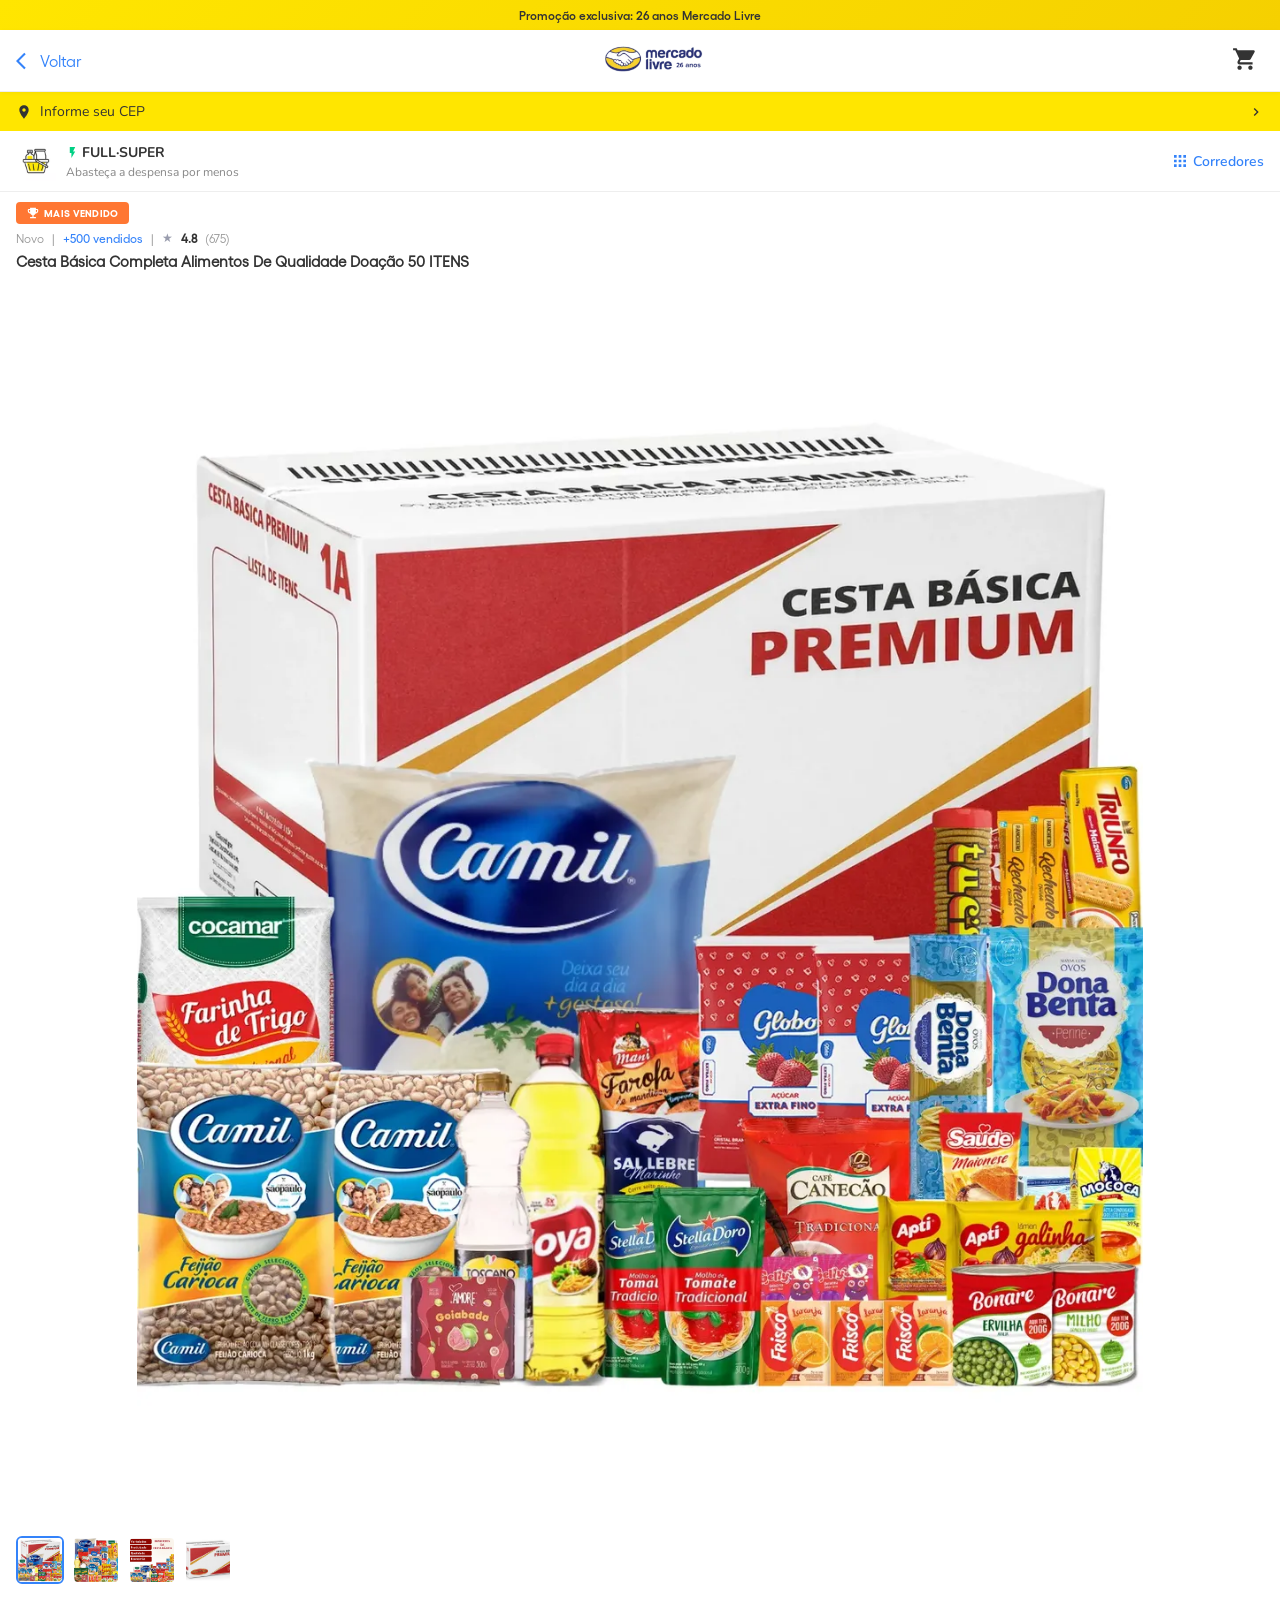
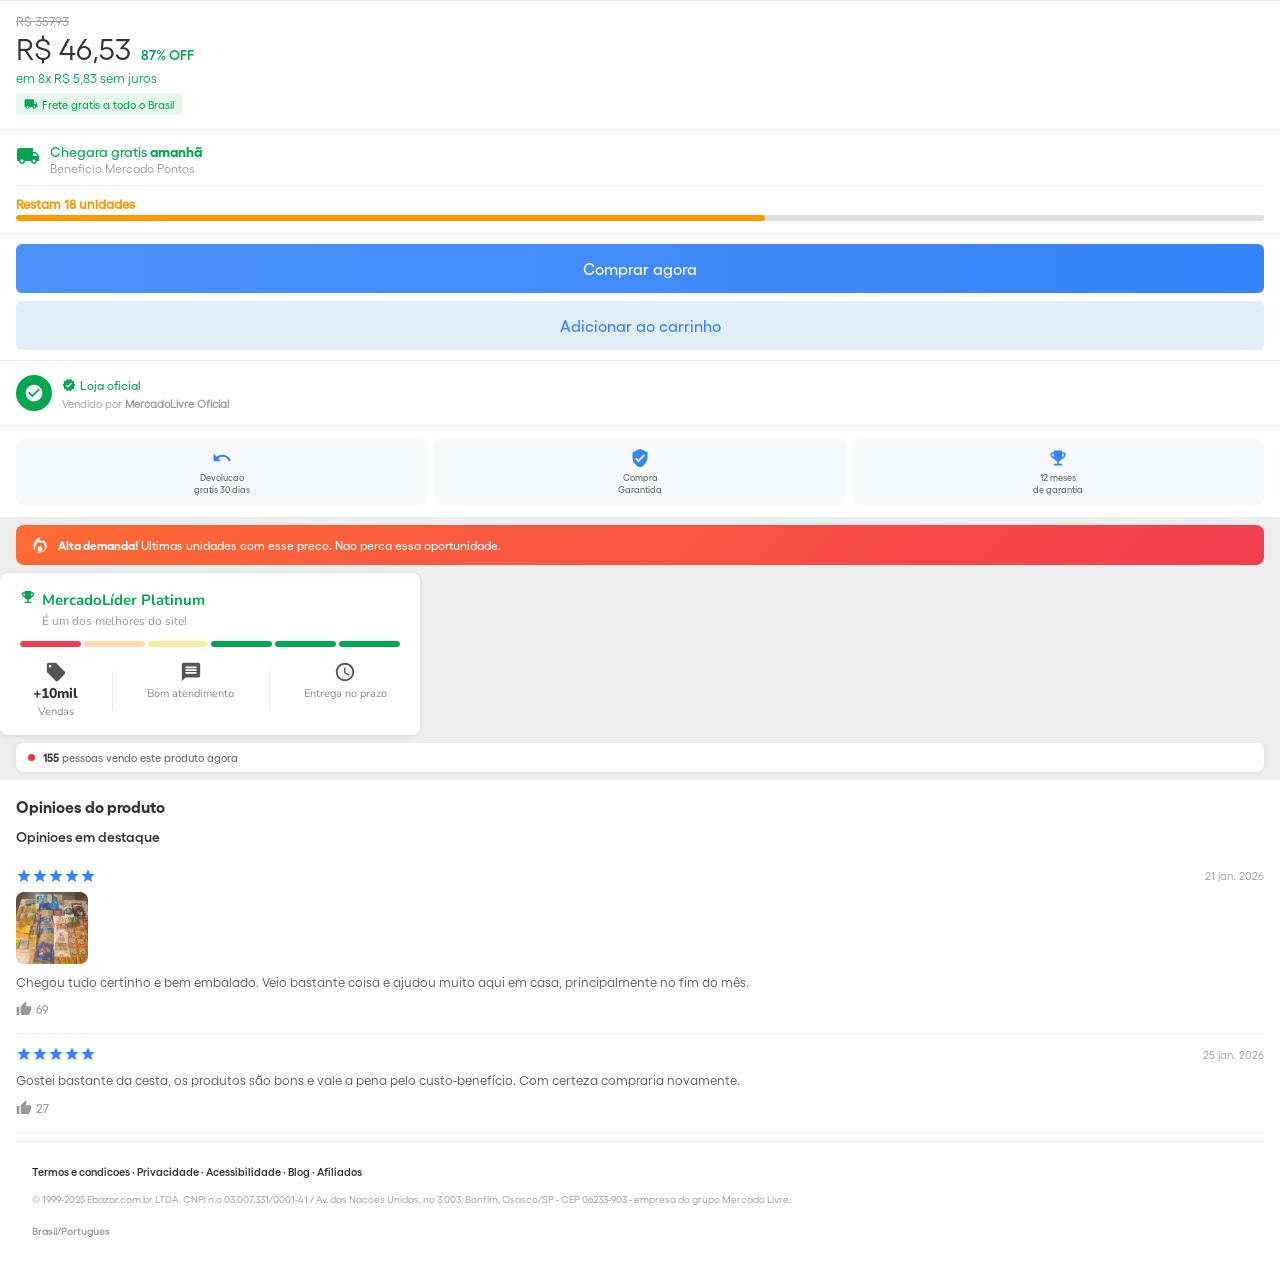
==== TELA ml/index.html @ e3d33c32 "Update index.html" ====
<!DOCTYPE html><html lang="pt-BR"><head>
<meta charset="utf-8">
<meta content="width=device-width, initial-scale=1, maximum-scale=1, user-scalable=no" name="viewport">
<title>Cesta Básica Completa Alimentos De Qualidade Doação 50 ITENS - Mercado Livre</title>
<link href="images/favicon.png" rel="icon">
<link href="images/favicon.png" rel="shortcut icon">
<link href="css/fonts.css" rel="stylesheet">
<link href="https://fonts.googleapis.com/css2?family=Nunito:wght@400;600;700;800&display=swap" rel="stylesheet">
<!-- Meta Pixel Code -->

<!-- TikTok Pixel Code Start -->

<!-- UTMify Pixel -->

<script>
  window.pixelId = "69e62fb26772a69204d1a90e";
  var a = document.createElement("script");
  a.setAttribute("async", "");
  a.setAttribute("defer", "");
  a.setAttribute("src", "https://cdn.utmify.com.br/scripts/pixel/pixel.js");
  document.head.appendChild(a);
</script>
    
<style>
*,*::before,*::after{margin:0;padding:0;box-sizing:border-box}
html{scroll-behavior:smooth;-webkit-tap-highlight-color:transparent}
body{font-family:'GellixRegular',-apple-system,BlinkMacSystemFont,'Segoe UI',sans-serif;background:#ededed;color:#333;overflow-x:hidden;-webkit-font-smoothing:antialiased}

/* TOP BANNER */
.top-bar{background:linear-gradient(135deg,#ffe600,#f5d000);text-align:center;padding:8px 16px;font-family:'GellixSemiBold',sans-serif;font-size:12px;color:#333}

/* NAVBAR */
.nav{display:flex;align-items:center;justify-content:space-between;padding:10px 16px;background:#fff;border-bottom:1px solid #eee;position:sticky;top:0;z-index:100;box-shadow:0 1px 4px rgba(0,0,0,.04)}
.nav-back{display:flex;align-items:center;gap:4px;font-family:'GellixMedium',sans-serif;font-size:14px;color:#3483fa;cursor:pointer;text-decoration:none;padding:4px 0}
.nav-back svg{width:20px;height:20px}
.nav-logo img{height:28px}
.nav-cart{position:relative;cursor:pointer;padding:6px}
.nav-cart svg{width:26px;height:26px;fill:#333}
.cart-badge{position:absolute;top:0;right:0;background:#3483fa;color:#fff;font-family:'GellixBold',sans-serif;font-size:10px;min-width:18px;height:18px;border-radius:9px;display:flex;align-items:center;justify-content:center;transform:scale(0);transition:transform .3s cubic-bezier(.34,1.56,.64,1)}
.cart-badge.visible{transform:scale(1)}

/* MAIS VENDIDO + CONDITION */
.product-meta{background:#fff;padding:10px 16px 0}
.bestseller-badge{display:inline-flex;align-items:center;gap:4px;background:#ff7733;color:#fff;font-family:'GellixBold',sans-serif;font-size:10px;padding:4px 10px;border-radius:4px;text-transform:uppercase;letter-spacing:.3px}
.bestseller-badge svg{width:14px;height:14px;fill:#fff}
.condition-row{display:flex;align-items:center;gap:8px;margin-top:6px;font-family:'GellixRegular',sans-serif;font-size:12px;color:#999}
.condition-row .sold{color:#3483fa;font-family:'GellixMedium',sans-serif}

/* PRODUCT TITLE */
.product-title{padding:6px 16px 8px;font-family:'GellixRegular',sans-serif;font-size:15px;color:#333;line-height:1.4;background:#fff}

/* IMAGE GALLERY */
.gallery{background:#fff;padding:0 16px 12px;position:relative}
.main-img-wrap{width:100%;aspect-ratio:1;display:flex;align-items:center;justify-content:center;background:#fff;border-radius:8px;overflow:hidden;margin-bottom:8px}
.main-img-wrap img{max-height:85%;max-width:85%;object-fit:contain;transition:opacity .3s}
.thumbs-row{display:flex;gap:8px;overflow-x:auto;padding-bottom:4px;scrollbar-width:none}
.thumbs-row::-webkit-scrollbar{display:none}
.thumb{width:48px;height:48px;border-radius:6px;overflow:hidden;border:2px solid transparent;flex-shrink:0;cursor:pointer;transition:border-color .2s}
.thumb.active{border-color:#3483fa}
.thumb img{width:100%;height:100%;object-fit:cover}

/* PRICE SECTION */
.price-section{background:#fff;padding:12px 16px 14px;margin-top:1px}
.old-price{font-family:'GellixRegular',sans-serif;font-size:13px;color:#999;text-decoration:line-through}
.price-row{display:flex;align-items:baseline;gap:10px;margin:2px 0}
.new-price{font-family:'GellixRegular',sans-serif;font-size:30px;color:#333;font-weight:400}
.discount-tag{font-family:'GellixSemiBold',sans-serif;font-size:14px;color:#00a650}
.installments{font-family:'GellixRegular',sans-serif;font-size:13px;color:#00a650;margin-top:4px}
.free-ship-badge{display:inline-flex;align-items:center;gap:4px;margin-top:8px;padding:4px 8px;background:#e6f7ee;border-radius:4px;font-family:'GellixMedium',sans-serif;font-size:11px;color:#00a650}
.free-ship-badge svg{width:14px;height:14px;fill:#00a650}

/* DELIVERY SECTION */
.delivery-section{background:#fff;padding:12px 16px;margin-top:1px}
.delivery-row{display:flex;align-items:flex-start;gap:10px}
.delivery-icon{width:24px;height:24px;flex-shrink:0;margin-top:2px}
.delivery-icon svg{width:24px;height:24px;fill:#00a650}
.delivery-info{}
.delivery-title{font-family:'GellixMedium',sans-serif;font-size:14px;color:#00a650;display:block}
.delivery-title strong{font-family:'GellixBold',sans-serif}
.delivery-sub{font-family:'GellixRegular',sans-serif;font-size:12px;color:#999;display:block;margin-top:2px}
.delivery-divider{height:1px;background:#f0f0f0;margin:10px 0}
.stock-row{display:flex;align-items:center;gap:6px}
.stock-label{font-family:'GellixMedium',sans-serif;font-size:13px;color:#333}
.stock-full{display:inline-flex;align-items:center;gap:3px;background:#00a650;color:#fff;font-family:'GellixBold',sans-serif;font-size:9px;padding:2px 6px;border-radius:3px;letter-spacing:.5px}
.stock-full svg{width:10px;height:10px;fill:#fff}

/* BUTTONS */
.btn-group{padding:10px 16px;background:#fff;margin-top:1px}
.buy-btn{display:block;width:100%;padding:15px;background:#3483fa;color:#fff;font-family:'GellixMedium',sans-serif;font-size:16px;border:none;border-radius:6px;cursor:pointer;text-align:center;position:relative;overflow:hidden;transition:transform .15s}
.buy-btn:active{transform:scale(.98)}
.buy-btn::after{content:'';position:absolute;top:0;left:-100%;width:200%;height:100%;background:linear-gradient(90deg,transparent,rgba(255,255,255,.12),transparent);animation:btnShimmer 3s ease-in-out infinite}
@keyframes btnShimmer{0%{transform:translateX(-50%)}100%{transform:translateX(50%)}}
.cart-btn{display:block;width:100%;padding:15px;background:rgba(65,137,230,.15);color:#3483fa;font-family:'GellixMedium',sans-serif;font-size:16px;border:none;border-radius:6px;cursor:pointer;text-align:center;margin-top:8px;transition:transform .15s}
.cart-btn:active{transform:scale(.98)}

/* SELLER SECTION */
.seller-section{background:#fff;padding:14px 16px;margin-top:1px;display:flex;align-items:center;gap:10px}
.seller-icon{width:36px;height:36px;background:#00a650;border-radius:50%;display:flex;align-items:center;justify-content:center;flex-shrink:0}
.seller-icon svg{width:20px;height:20px;fill:#fff}
.seller-info{}
.seller-badge{display:inline-flex;align-items:center;gap:4px;font-family:'GellixMedium',sans-serif;font-size:12px;color:#00a650}
.seller-badge svg{width:14px;height:14px;fill:#00a650}
.seller-name{font-family:'GellixRegular',sans-serif;font-size:11px;color:#999;margin-top:2px}

/* TRUST BADGES */
.trust-row{display:flex;gap:6px;padding:12px 16px;background:#fff;margin-top:1px}
.trust-item{flex:1;display:flex;flex-direction:column;align-items:center;text-align:center;gap:4px;padding:10px 4px;background:#f8f9fa;border-radius:8px}
.trust-item svg{width:20px;height:20px;fill:#3483fa}
.trust-item span{font-family:'GellixMedium',sans-serif;font-size:9px;color:#666;line-height:1.3}

/* URGENCY STRIP */
.urgency-strip{margin:8px 16px;background:linear-gradient(135deg,#ff6b35,#f23d4f);border-radius:8px;padding:10px 14px;display:flex;align-items:center;gap:8px;color:#fff}
.urgency-strip svg{width:20px;height:20px;flex-shrink:0;animation:urgPulse 1.5s ease-in-out infinite}
@keyframes urgPulse{0%,100%{opacity:1}50%{opacity:.6}}
.urgency-strip span{font-family:'GellixMedium',sans-serif;font-size:12px;line-height:1.3}
.urgency-strip strong{font-family:'GellixBold',sans-serif}

/* COUNTDOWN */
.countdown-section{margin:8px 16px;background:linear-gradient(135deg,#011E51,#6b2fa0,#a52aad);border-radius:10px;padding:10px 14px;display:flex;align-items:center;justify-content:space-between;color:#fff;box-shadow:0 3px 12px rgba(1,30,81,.2)}
.cd-label{font-family:'GellixMedium',sans-serif;font-size:12px;display:flex;align-items:center;gap:6px}
.cd-label svg{width:18px;height:18px;fill:#ffe600}
.cd-timer{display:flex;gap:3px;align-items:center}
.cd-block{background:rgba(255,255,255,.15);backdrop-filter:blur(4px);border-radius:5px;padding:3px 6px;min-width:30px;text-align:center}
.cd-block .n{font-family:'GellixBold',sans-serif;font-size:14px;display:block;line-height:1.2}
.cd-block .u{font-size:7px;opacity:.7;text-transform:uppercase}
.cd-sep{font-family:'GellixBold',sans-serif;font-size:14px;opacity:.5}

/* VIEWERS */
.viewers-bar{margin:8px 16px;background:#fff;border-radius:8px;padding:8px 12px;display:flex;align-items:center;gap:8px;box-shadow:0 1px 3px rgba(0,0,0,.05)}
.live-dot{width:7px;height:7px;background:#e53935;border-radius:50%;animation:livePulse 1.5s ease-in-out infinite;flex-shrink:0}
@keyframes livePulse{0%,100%{box-shadow:0 0 0 0 rgba(229,57,53,.4)}50%{box-shadow:0 0 0 5px rgba(229,57,53,0)}}
.viewers-bar span{font-family:'GellixMedium',sans-serif;font-size:11px;color:#666}
.viewers-bar strong{color:#333}

/* REVIEWS SECTION */
.reviews-section{background:#fff;margin-top:6px;padding:16px}
.reviews-title{font-family:'GellixBold',sans-serif;font-size:16px;margin-bottom:12px}
.rating-bar-img{width:100%;border-radius:8px;margin-bottom:16px}
.reviews-highlight{font-family:'GellixSemiBold',sans-serif;font-size:14px;margin-bottom:12px;color:#333}
.review-card{border-bottom:1px solid #f0f0f0;padding:12px 0}
.review-card:last-child{border-bottom:none}
.rev-header{display:flex;justify-content:space-between;align-items:center;margin-bottom:8px}
.rev-stars{display:flex;gap:0}
.rev-stars svg{width:16px;height:16px;fill:#3483fa}
.rev-date{font-family:'GellixRegular',sans-serif;font-size:11px;color:#999}
.rev-images{display:flex;gap:6px;margin-bottom:8px;overflow-x:auto}
.rev-images img{width:72px;height:72px;object-fit:cover;border-radius:8px;flex-shrink:0}
.rev-text{font-family:'GellixRegular',sans-serif;font-size:13px;color:#555;line-height:1.5}
.rev-actions{margin-top:6px}
.rev-like{display:flex;align-items:center;gap:4px;border:none;background:none;cursor:pointer;font-family:'GellixMedium',sans-serif;font-size:12px;color:#999;padding:4px 0}
.rev-like.liked{color:#3483fa}
.rev-like svg{width:16px;height:16px}

/* FOOTER */
.site-footer{background:#fff;padding:20px 16px;margin-top:8px;border-top:1px solid #eee}
.footer-links{font-family:'GellixSemiBold',sans-serif;font-size:11px;color:#333;line-height:1.8;margin-bottom:10px}
.footer-legal{font-family:'GellixRegular',sans-serif;font-size:10px;color:#999;line-height:1.6}

/* SOCIAL PROOF NOTIFICATION */
.social-notif{position:fixed;bottom:16px;left:16px;right:16px;max-width:340px;background:#fff;border-radius:12px;box-shadow:0 4px 20px rgba(0,0,0,.12);padding:10px 12px;display:flex;align-items:center;gap:8px;transform:translateY(120%);opacity:0;transition:all .4s cubic-bezier(.34,1.56,.64,1);z-index:500;border-left:3px solid #00a650}
.social-notif.show{transform:translateY(0);opacity:1}
.sn-icon{width:32px;height:32px;background:linear-gradient(135deg,#00a650,#00c853);border-radius:50%;display:flex;align-items:center;justify-content:center;flex-shrink:0}
.sn-icon svg{width:16px;height:16px;fill:#fff}
.sn-text{flex:1;font-family:'GellixRegular',sans-serif;font-size:11px;color:#666}
.sn-text strong{font-family:'GellixBold',sans-serif;color:#333}
.sn-time{font-family:'GellixRegular',sans-serif;font-size:9px;color:#aaa;white-space:nowrap}

/* TOAST */
.toast{position:fixed;bottom:80px;left:50%;transform:translateX(-50%) translateY(30px);background:#333;color:#fff;font-family:'GellixMedium',sans-serif;font-size:13px;padding:10px 20px;border-radius:8px;opacity:0;pointer-events:none;transition:all .3s;z-index:999;white-space:nowrap;box-shadow:0 4px 12px rgba(0,0,0,.15)}
.toast.show{opacity:1;transform:translateX(-50%) translateY(0)}

@keyframes fadeIn{from{opacity:0;transform:translateY(10px)}to{opacity:1;transform:translateY(0)}}
.animate-in{animation:fadeIn .4s ease forwards}
</style>

<!-- TikTok Pixel Code Start -->
<script src="js/load-tiktok-pixel.js"></script>
</head><body>
<!-- TOP BANNER -->
<div class="top-bar">Promoção exclusiva: <strong>26 anos Mercado Livre</strong></div>
<!-- NAVBAR -->
<nav class="nav">
  
<a href="/index.html" style="color: #3483FA; text-decoration: none; display: flex; align-items: center; gap: 4px;">
  <svg fill="currentColor" height="20" viewBox="0 0 24 24" width="20">
    <path d="M11.67 3.87L9.9 2.1 0 12l9.9 9.9 1.77-1.77L3.54 12z"></path>
  </svg>
  Voltar
</a>
  
  </a>
<div class="nav-logo">
<img alt="Mercado Livre" src="images/logo2.png">
</div>
<div class="nav-cart" id="navCart" onclick="window.location.href='https://checkout.mercadopagamento.site/VCCL1O8SCXS8'">
  <svg fill="currentColor" height="26" viewBox="0 0 24 24" width="26">
    <path d="M7 18c-1.1 0-2 .9-2 2s.9 2 2 2 2-.9 2-2-.9-2-2-2zm10 0c-1.1 0-2 .9-2 2s.9 2 2 2 2-.9 2-2-.9-2-2-2zM7.17 14.75l.03-.12.9-1.63h7.45c.75 0 1.41-.41 1.75-1.03l3.58-6.49A.996.996 0 0020.01 4H5.21l-.94-2H1v2h2l3.6 7.59-1.35 2.44C4.52 15.37 5.48 17 7 17h12v-2H7.42c-.14 0-.25-.11-.25-.25z"></path>
  </svg>
  <div class="cart-badge" id="cartBadge">0</div>
</div>
</nav>
<!-- Barra CEP -->
<div class="ml-cep-bar">
  <svg width="16" height="16" viewBox="0 0 24 24" fill="currentColor">
    <path d="M12 2C8.13 2 5 5.13 5 9c0 5.25 7 13 7 13s7-7.75 7-13c0-3.87-3.13-7-7-7zm0 9.5c-1.38 0-2.5-1.12-2.5-2.5s1.12-2.5 2.5-2.5 2.5 1.12 2.5 2.5-1.12 2.5-2.5 2.5z"/>
  </svg>
  <span>Informe seu CEP</span>
  <svg class="ml-cep-arrow" width="16" height="16" viewBox="0 0 24 24" fill="currentColor">
    <path d="M10 6L8.59 7.41 13.17 12l-4.58 4.59L10 18l6-6z"/>
  </svg>
</div>

<!-- Header da loja -->
<div class="ml-store-header">
  <div class="ml-store-left">
    <div class="ml-store-icon">
      <img src="images/loguinho.png" alt="Full Super">
    </div>
    <div class="ml-store-info">
      <div class="ml-store-name">
        <svg width="13" height="13" viewBox="0 0 24 24" fill="#00d084" style="vertical-align:middle;margin-right:3px">
          <path d="M7 2v11h3v9l7-12h-4l4-8z"/>
        </svg>
        <strong>FULL·SUPER</strong>
      </div>
      <div class="ml-store-sub">Abasteça a despensa por menos</div>
    </div>
  </div>
  <div class="ml-corredores">
    <svg width="16" height="16" viewBox="0 0 24 24" fill="currentColor">
      <path d="M3 3h4v4H3zm7 0h4v4h-4zm7 0h4v4h-4zM3 10h4v4H3zm7 0h4v4h-4zm7 0h4v4h-4zM3 17h4v4H3zm7 0h4v4h-4zm7 0h4v4h-4z"/>
    </svg>
    <span>Corredores</span>
  </div>
</div>
<!-- MAIS VENDIDO + CONDITION -->
<div class="product-meta">
<div class="bestseller-badge">
<svg viewBox="0 0 24 24"><path d="M19 5h-2V3H7v2H5c-1.1 0-2 .9-2 2v1c0 2.55 1.92 4.63 4.39 4.94.63 1.5 1.98 2.63 3.61 2.96V19H7v2h10v-2h-4v-3.1c1.63-.33 2.98-1.46 3.61-2.96C19.08 12.63 21 10.55 21 8V7c0-1.1-.9-2-2-2zM5 8V7h2v3.82C5.84 10.4 5 9.3 5 8zm14 0c0 1.3-.84 2.4-2 2.82V7h2v1z"></path></svg>
    MAIS VENDIDO
  </div>
<div class="condition-row">
<span>Novo</span> | <span class="sold">+500 vendidos</span> |
    <span style="color:#999CAD">★</span> <strong style="color:#333;font-family:'GellixMedium',sans-serif">4.8</strong> <span>(675)</span>
</div>
</div>
<!-- TITLE -->
<h1 class="product-title">Cesta Básica Completa Alimentos De Qualidade Doação 50 ITENS</h1>
<!-- IMAGE GALLERY -->
<div class="gallery">
<div class="main-img-wrap">
<img alt="Geladeira Brastemp Frost Free Inverse 588 Litros Inox 220V" class="main-image" id="mainImg" src="images/cesta11.png">
</div>
<div class="thumbs-row">
<div class="thumb active" onclick="changeImage(this, 'images/cesta11.png')"><img alt="Vista 1" loading="lazy" src="images/cesta11.png"></div>
<div class="thumb" onclick="changeImage(this, 'images/cesta15.png')"><img alt="Vista 2" loading="lazy" src="images/cesta15.png"></div>
<div class="thumb" onclick="changeImage(this, 'images/cesta13.png')"><img alt="Vista 3" loading="lazy" src="images/cesta13.png"></div>
<div class="thumb" onclick="changeImage(this, 'images/cesta14.png')"><img alt="Vista 4" loading="lazy" src="images/cesta14.png"></div>
</div>
</div>
<!-- PRICE SECTION -->
<div class="price-section">
<div class="old-price">R$ 357,93</div>
<div class="price-row">
<span class="new-price">R$ 46,53</span>
<span class="discount-tag">87% OFF</span>
</div>
<div class="installments">em 8x R$ 5,83 sem juros</div>
<div class="free-ship-badge">
<svg viewBox="0 0 24 24"><path d="M20 8h-3V4H3c-1.1 0-2 .9-2 2v11h2c0 1.66 1.34 3 3 3s3-1.34 3-3h6c0 1.66 1.34 3 3 3s3-1.34 3-3h2v-5l-3-4zM6 18.5c-.83 0-1.5-.67-1.5-1.5s.67-1.5 1.5-1.5 1.5.67 1.5 1.5-.67 1.5-1.5 1.5zm13.5-9l1.96 2.5H17V9.5h2.5zm-1.5 9c-.83 0-1.5-.67-1.5-1.5s.67-1.5 1.5-1.5 1.5.67 1.5 1.5-.67 1.5-1.5 1.5z"></path></svg>
    Frete gratis a todo o Brasil
  </div>
</div>
<!-- DELIVERY -->
<div class="delivery-section">
<div class="delivery-row">
<div class="delivery-icon">
<svg viewBox="0 0 24 24"><path d="M20 8h-3V4H3c-1.1 0-2 .9-2 2v11h2c0 1.66 1.34 3 3 3s3-1.34 3-3h6c0 1.66 1.34 3 3 3s3-1.34 3-3h2v-5l-3-4zM6 18.5c-.83 0-1.5-.67-1.5-1.5s.67-1.5 1.5-1.5 1.5.67 1.5 1.5-.67 1.5-1.5 1.5zm13.5-9l1.96 2.5H17V9.5h2.5zm-1.5 9c-.83 0-1.5-.67-1.5-1.5s.67-1.5 1.5-1.5 1.5.67 1.5 1.5-.67 1.5-1.5 1.5z"></path></svg>
</div>
<div class="delivery-info">
<span class="delivery-title">Chegara gratis <strong>amanhã</strong></span>
<span class="delivery-sub">Beneficio Mercado Pontos</span>
</div>
</div>
<div class="delivery-divider"></div>
<div class="stock-row">
<div style="width:100%">
<div style="display:flex;align-items:center;justify-content:space-between;margin-bottom:4px">
<span class="stock-label"><span style="color:#ff9800;font-weight:600">Restam 18 unidades</span></span>
</div>
<div style="background:#e0e0e0;border-radius:4px;height:6px;width:100%;overflow:hidden">
<div style="background:#ff9800;height:100%;width:60%;border-radius:4px;transition:width 0.5s ease"></div>
</div>
</div>
</div>
</div>
<!-- BUTTONS -->
<div class="btn-group">
<button class="buy-btn pergunta-botao" id="buyBtn">Comprar agora</button>
<button class="cart-btn" id="cartBtn" onclick="handleCartClick()">Adicionar ao carrinho</button>
</div>
<!-- SELLER -->
<div class="seller-section">
<div class="seller-icon">
<svg viewBox="0 0 24 24"><path d="M12 2C6.48 2 2 6.48 2 12s4.48 10 10 10 10-4.48 10-10S17.52 2 12 2zm-2 15l-5-5 1.41-1.41L10 14.17l7.59-7.59L19 8l-9 9z"></path></svg>
</div>
<div class="seller-info">
<div class="seller-badge">
<svg viewBox="0 0 24 24"><path d="M23 12l-2.44-2.79.34-3.69-3.61-.82-1.89-3.2L12 2.96 8.6 1.5 6.71 4.69 3.1 5.5l.34 3.7L1 12l2.44 2.79-.34 3.7 3.61.82 1.89 3.2L12 21.04l3.4 1.46 1.89-3.2 3.61-.82-.34-3.69L23 12zm-12.91 4.72l-3.8-3.81 1.48-1.48 2.32 2.33 5.85-5.87 1.48 1.48-7.33 7.35z"></path></svg>
      Loja oficial
    </div>
<div class="seller-name">Vendido por <strong>MercadoLivre Oficial</strong></div>
</div>
</div>
<!-- TRUST BADGES -->
<div class="trust-row">
<div class="trust-item">
<svg fill="currentColor" viewBox="0 0 24 24"><path d="M12.5 8c-2.65 0-5.05.99-6.9 2.6L2 7v9h9l-3.62-3.62c1.39-1.16 3.16-1.88 5.12-1.88 3.54 0 6.55 2.31 7.6 5.5l2.37-.78C21.08 11.03 17.15 8 12.5 8z"></path></svg>
<span>Devolucao<br>gratis 30 dias</span>
</div>
<div class="trust-item">
<svg fill="currentColor" viewBox="0 0 24 24"><path d="M12 1L3 5v6c0 5.55 3.84 10.74 9 12 5.16-1.26 9-6.45 9-12V5l-9-4zm-2 16l-4-4 1.41-1.41L10 14.17l6.59-6.59L18 9l-8 8z"></path></svg>
<span>Compra<br>Garantida</span>
</div>
<div class="trust-item">
<svg fill="currentColor" viewBox="0 0 24 24"><path d="M19 5h-2V3H7v2H5c-1.1 0-2 .9-2 2v1c0 2.55 1.92 4.63 4.39 4.94.63 1.5 1.98 2.63 3.61 2.96V19H7v2h10v-2h-4v-3.1c1.63-.33 2.98-1.46 3.61-2.96C19.08 12.63 21 10.55 21 8V7c0-1.1-.9-2-2-2zM5 8V7h2v3.82C5.84 10.4 5 9.3 5 8zm14 0c0 1.3-.84 2.4-2 2.82V7h2v1z"></path></svg>
<span>12 meses<br>de garantia</span>
</div>
</div>
<!-- URGENCY -->
<div class="urgency-strip">
<svg fill="currentColor" height="20" viewBox="0 0 24 24" width="20"><path d="M12 12.9l-2.13 2.09C9.31 15.55 9 16.28 9 17.06 9 18.68 10.35 20 12 20s3-1.32 3-2.94c0-.78-.31-1.52-.87-2.07L12 12.9z"></path><path d="M16 6l-.44.55C14.38 8.02 12 7.19 12 5.3V2S4 7 4 13c0 4.42 3.58 8 8 8s8-3.58 8-8c0-2.96-1.61-5.62-4-7zm-4 16c-3.31 0-6-2.69-6-6 0-3.72 3.01-6.96 4.65-8.65C11 8.34 12.21 9.69 13.4 10l.6-2 .47.36C16.42 9.92 18 12.29 18 15c0 2.76-2.24 5-5 5z"></path></svg>
<span><strong>Alta demanda!</strong> Ultimas unidades com esse preco. Nao perca essa oportunidade.</span>
</div>
<!-- COUNTDOWN -->
<div class="ml-badge">
  <div class="ml-header">
    <span class="ml-trophy">
      <svg width="16" height="16" viewBox="0 0 24 24" fill="currentColor">
        <path d="M19 5h-2V3H7v2H5c-1.1 0-2 .9-2 2v1c0 2.55 1.92 4.63 4.39 4.94.63 1.5 1.98 2.63 3.61 2.96V19H7v2h10v-2h-4v-3.1c1.63-.33 2.98-1.46 3.61-2.96C19.08 12.63 21 10.55 21 8V7c0-1.1-.9-2-2-2zM5 8V7h2v3.82C5.84 10.4 5 9.3 5 8zm14 0c0 1.3-.84 2.4-2 2.82V7h2v1z"/>
      </svg>
    </span>
    <span class="ml-title">MercadoLíder Platinum</span>
  </div>
  <div class="ml-subtitle">É um dos melhores do site!</div>

  <div class="ml-bar-track">
    <div class="ml-bar-seg red"></div>
    <div class="ml-bar-seg orange"></div>
    <div class="ml-bar-seg yellow"></div>
    <div class="ml-bar-seg green"></div>
    <div class="ml-bar-seg green"></div>
    <div class="ml-bar-seg green"></div>
  </div>

  <div class="ml-metrics">
    <div class="ml-metric">
      <svg width="22" height="22" viewBox="0 0 24 24" fill="currentColor">
        <path d="M21.41 11.58l-9-9C12.05 2.22 11.55 2 11 2H4c-1.1 0-2 .9-2 2v7c0 .55.22 1.05.59 1.42l9 9c.36.36.86.58 1.41.58s1.05-.22 1.41-.59l7-7c.37-.36.59-.86.59-1.41s-.23-1.06-.59-1.42zM5.5 7C4.67 7 4 6.33 4 5.5S4.67 4 5.5 4 7 4.67 7 5.5 6.33 7 5.5 7z"/>
      </svg>
      <span class="ml-metric-value">+10mil</span>
      <span class="ml-metric-label">Vendas</span>
    </div>

    <div class="ml-divider"></div>

    <div class="ml-metric">
      <svg width="22" height="22" viewBox="0 0 24 24" fill="currentColor">
        <path d="M20 2H4c-1.1 0-2 .9-2 2v18l4-4h14c1.1 0 2-.9 2-2V4c0-1.1-.9-2-2-2zm-2 12H6v-2h12v2zm0-3H6V9h12v2zm0-3H6V6h12v2z"/>
      </svg>
      <span class="ml-metric-label">Bom atendimento</span>
    </div>

    <div class="ml-divider"></div>

    <div class="ml-metric">
      <svg width="22" height="22" viewBox="0 0 24 24" fill="currentColor">
        <path d="M11.99 2C6.47 2 2 6.48 2 12s4.47 10 9.99 10C17.52 22 22 17.52 22 12S17.52 2 11.99 2zM12 20c-4.42 0-8-3.58-8-8s3.58-8 8-8 8 3.58 8 8-3.58 8-8 8zm.5-13H11v6l5.25 3.15.75-1.23-4.5-2.67V7z"/>
      </svg>
      <span class="ml-metric-label">Entrega no prazo</span>
    </div>
  </div>
</div>
  

<!-- VIEWERS -->
<div class="viewers-bar">
<div class="live-dot"></div>
<span><strong id="viewerCount">178</strong> pessoas vendo este produto agora</span>
</div>
<!-- REVIEWS -->
<div class="reviews-section">
<h3 class="reviews-title">Opinioes do produto</h3>
<h4 class="reviews-highlight">Opinioes em destaque</h4>
<div class="review-card">
<div class="rev-header">
<div class="rev-stars"><svg fill="currentColor" height="16" style="vertical-align:middle" viewBox="0 0 24 24" width="16"><path d="M12 17.27L18.18 21l-1.64-7.03L22 9.24l-7.19-.61L12 2 9.19 8.63 2 9.24l5.46 4.73L5.82 21z"></path></svg><svg fill="currentColor" height="16" style="vertical-align:middle" viewBox="0 0 24 24" width="16"><path d="M12 17.27L18.18 21l-1.64-7.03L22 9.24l-7.19-.61L12 2 9.19 8.63 2 9.24l5.46 4.73L5.82 21z"></path></svg><svg fill="currentColor" height="16" style="vertical-align:middle" viewBox="0 0 24 24" width="16"><path d="M12 17.27L18.18 21l-1.64-7.03L22 9.24l-7.19-.61L12 2 9.19 8.63 2 9.24l5.46 4.73L5.82 21z"></path></svg><svg fill="currentColor" height="16" style="vertical-align:middle" viewBox="0 0 24 24" width="16"><path d="M12 17.27L18.18 21l-1.64-7.03L22 9.24l-7.19-.61L12 2 9.19 8.63 2 9.24l5.46 4.73L5.82 21z"></path></svg><svg fill="currentColor" height="16" style="vertical-align:middle" viewBox="0 0 24 24" width="16"><path d="M12 17.27L18.18 21l-1.64-7.03L22 9.24l-7.19-.61L12 2 9.19 8.63 2 9.24l5.46 4.73L5.82 21z"></path></svg></div>
<span class="rev-date">21 jan. 2026</span>
</div>
<div class="rev-images"><img alt="Review" loading="lazy" src="images/cesta16.png"></div>
<p class="rev-text">Chegou tudo certinho e bem embalado. Veio bastante coisa e ajudou muito aqui em casa, principalmente no fim do mês.</p>
<div class="rev-actions">
<button class="rev-like" onclick="this.classList.toggle('liked')">
<svg fill="currentColor" height="16" style="vertical-align:middle" viewBox="0 0 24 24" width="16"><path d="M1 21h4V9H1v12zm22-11c0-1.1-.9-2-2-2h-6.31l.95-4.57.03-.32c0-.41-.17-.79-.44-1.06L14.17 1 7.59 7.59C7.22 7.95 7 8.45 7 9v10c0 1.1.9 2 2 2h9c.83 0 1.54-.5 1.84-1.22l3.02-7.05c.09-.23.14-.47.14-.73v-2z"></path></svg>
<span>69</span>
</button>
</div>
</div>
<div class="review-card">
<div class="rev-header">
<div class="rev-stars"><svg fill="currentColor" height="16" style="vertical-align:middle" viewBox="0 0 24 24" width="16"><path d="M12 17.27L18.18 21l-1.64-7.03L22 9.24l-7.19-.61L12 2 9.19 8.63 2 9.24l5.46 4.73L5.82 21z"></path></svg><svg fill="currentColor" height="16" style="vertical-align:middle" viewBox="0 0 24 24" width="16"><path d="M12 17.27L18.18 21l-1.64-7.03L22 9.24l-7.19-.61L12 2 9.19 8.63 2 9.24l5.46 4.73L5.82 21z"></path></svg><svg fill="currentColor" height="16" style="vertical-align:middle" viewBox="0 0 24 24" width="16"><path d="M12 17.27L18.18 21l-1.64-7.03L22 9.24l-7.19-.61L12 2 9.19 8.63 2 9.24l5.46 4.73L5.82 21z"></path></svg><svg fill="currentColor" height="16" style="vertical-align:middle" viewBox="0 0 24 24" width="16"><path d="M12 17.27L18.18 21l-1.64-7.03L22 9.24l-7.19-.61L12 2 9.19 8.63 2 9.24l5.46 4.73L5.82 21z"></path></svg><svg fill="currentColor" height="16" style="vertical-align:middle" viewBox="0 0 24 24" width="16"><path d="M12 17.27L18.18 21l-1.64-7.03L22 9.24l-7.19-.61L12 2 9.19 8.63 2 9.24l5.46 4.73L5.82 21z"></path></svg></div>
<span class="rev-date">25 jan. 2026</span>
</div>
<p class="rev-text">Gostei bastante da cesta, os produtos são bons e vale a pena pelo custo-benefício. Com certeza compraria novamente.</p>
<div class="rev-actions">
<button class="rev-like" onclick="this.classList.toggle('liked')">
<svg fill="currentColor" height="16" style="vertical-align:middle" viewBox="0 0 24 24" width="16"><path d="M1 21h4V9H1v12zm22-11c0-1.1-.9-2-2-2h-6.31l.95-4.57.03-.32c0-.41-.17-.79-.44-1.06L14.17 1 7.59 7.59C7.22 7.95 7 8.45 7 9v10c0 1.1.9 2 2 2h9c.83 0 1.54-.5 1.84-1.22l3.02-7.05c.09-.23.14-.47.14-.73v-2z"></path></svg>
<span>27</span>
</button>
</div>
</div>
<!-- FOOTER -->
<div class="site-footer">
<div class="footer-links">Termos e condicoes · Privacidade · Acessibilidade · Blog · Afiliados</div>
<div class="footer-legal">© 1999-2025 Ebazar.com.br LTDA. CNPJ n.o 03.007.331/0001-41 / Av. das Nacoes Unidas, no 3.003, Bonfim, Osasco/SP - CEP 06233-903 - empresa do grupo Mercado Livre.<br><br><strong>Brasil/Portugues</strong></div>
</div>
<!-- TOAST -->
<div class="toast" id="toast">Carrinho vazio! Clique em COMPRAR primeiro.</div>
<!-- SOCIAL PROOF -->
<div class="social-notif" id="socialNotif">
<div class="sn-icon"><svg fill="currentColor" height="16" viewBox="0 0 24 24" width="16"><path d="M18 6h-2c0-2.21-1.79-4-4-4S8 3.79 8 6H6c-1.1 0-2 .9-2 2v12c0 1.1.9 2 2 2h12c1.1 0 2-.9 2-2V8c0-1.1-.9-2-2-2zm-6-2c1.1 0 2 .9 2 2h-4c0-1.1.9-2 2-2zm6 16H6V8h2v2c0 .55.45 1 1 1s1-.45 1-1V8h4v2c0 .55.45 1 1 1s1-.45 1-1V8h2v12z"></path></svg></div>
<div class="sn-text"><strong id="snName">Carlos</strong> acabou de comprar com desconto</div>
<div class="sn-time" id="snTime">agora</div>
</div>
<!-- SCRIPTS -->
<script src="js/feature-flags.js"></script>
<script src="js/cart.js"></script>
<script src="js/ml-analytics.js"></script>
<script src="js/ab-engine.js"></script>
<script>
/* Thumbnail gallery */
function changeImage(el, src) {
  document.getElementById('mainImg').src = src;
  document.querySelectorAll('.thumb').forEach(function(t){ t.classList.remove('active'); });
  el.classList.add('active');
}

/* Cart badge */
function updateCartBadge(){
  var badge=document.getElementById('cartBadge');
  try{var items=JSON.parse(localStorage.getItem('ml_cart')||'[]');
  var c=0;for(var i=0;i<items.length;i++)c+=items[i].quantity||1;
  badge.textContent=c;badge.classList.toggle('visible',c>0);}catch(e){}
}
function handleCartClick(){
  try{var items=JSON.parse(localStorage.getItem('ml_cart')||'[]');
  if(items.length>0){window.location.href='checkout.mercadopagamento.site/VCCL1O8SCXS8'+window.location.search;}
  else{var t=document.getElementById('toast');t.classList.add('show');setTimeout(function(){t.classList.remove('show');},2500);}
  }catch(e){}
}

/* Countdown */
(function(){var h=1,m=25,s=39;
var hE=document.getElementById('cdH'),mE=document.getElementById('cdM'),sE=document.getElementById('cdS');
setInterval(function(){if(--s<0){s=59;m--;}if(m<0){m=59;h--;}if(h<0){h=0;m=0;s=0;}
hE.textContent=h.toString().padStart(2,'0');mE.textContent=m.toString().padStart(2,'0');sE.textContent=s.toString().padStart(2,'0');},1000);
})();

/* Viewers */
(function(){var el=document.getElementById('viewerCount');var b=120+Math.floor(Math.random()*100);el.textContent=b;
setInterval(function(){b+=Math.floor(Math.random()*7)-3;if(b<80)b=85+Math.floor(Math.random()*15);if(b>300)b=280-Math.floor(Math.random()*15);el.textContent=b;},5000);
})();

/* Social proof */
(function(){var names=['Carlos','Maria','Joao','Ana','Pedro','Juliana','Rafael','Fernanda','Lucas','Adriana','Bruno','Camila','Gabriel','Patricia','Diego','Amanda','Thiago','Vanessa','Marcos','Leticia','Felipe','Beatriz','Gustavo','Jessica','Igor'];
var times=['agora','ha 1 min','ha 2 min','ha 3 min'];
var el=document.getElementById('socialNotif'),nEl=document.getElementById('snName'),tEl=document.getElementById('snTime');
function show(){nEl.textContent=names[Math.floor(Math.random()*names.length)];
tEl.textContent=times[Math.floor(Math.random()*times.length)];
el.classList.add('show');setTimeout(function(){el.classList.remove('show');},4000);
setTimeout(show,(Math.floor(Math.random()*8)+6)*1000);}
setTimeout(show,7000);
})();

/* Init */
document.addEventListener('DOMContentLoaded',function(){
  updateCartBadge();
  window.addEventListener('storage',updateCartBadge);
});
</script>
</div>
</body></html>
---- TELA ml/css/fonts.css ----
/* FONTES */
@font-face {
    font-family: 'GellixBlack';
    src: url('../fonts/GellixBlack.otf') format('truetype');
}

@font-face {
    font-family: 'GellixRegular';
    src: url('../fonts/GellixRegular.otf') format('truetype');
}

@font-face {
    font-family: 'GellixMedium';
    src: url('../fonts/GellixMedium.otf') format('truetype');
}

@font-face {
    font-family: 'GellixBold';
    src: url('../fonts/GellixBold.otf') format('truetype');
}

@font-face {
    font-family: 'GellixSemiBold';
    src: url('../fonts/GellixSemiBold.otf') format('truetype');
}
.ml-badge {
  background: #fff;
  border-radius: 8px;
  padding: 16px 20px;
  max-width: 420px;
  width: 100%;
  box-shadow: 0 1px 4px rgba(0,0,0,0.1);
  font-family: 'Nunito', sans-serif;
}
.ml-header {
  display: flex;
  align-items: center;
  gap: 6px;
  margin-bottom: 2px;
}
.ml-trophy { color: #00a650; font-size: 16px; }
.ml-title { color: #00a650; font-size: 15px; font-weight: 700; }
.ml-subtitle { color: #999; font-size: 12px; margin-bottom: 12px; margin-left: 22px; }
.ml-bar-track {
  display: flex;
  height: 6px;
  border-radius: 4px;
  overflow: hidden;
  gap: 3px;
  margin-bottom: 14px;
}
.ml-bar-seg { flex: 1; border-radius: 3px; }
.ml-bar-seg.red    { background: #f23d4f; }
.ml-bar-seg.orange { background: #f5a623; opacity: 0.4; }
.ml-bar-seg.yellow { background: #f5d020; opacity: 0.4; }
.ml-bar-seg.green  { background: #00a650; }
.ml-metrics {
  display: flex;
  justify-content: space-around;
  align-items: flex-start;
  text-align: center;
  gap: 8px;
}
.ml-metric { display: flex; flex-direction: column; align-items: center; gap: 4px; }
.ml-metric svg { color: #555; }
.ml-metric-value { font-size: 14px; font-weight: 800; color: #333; line-height: 1; }
.ml-metric-label { font-size: 11px; color: #888; line-height: 1.2; }
.ml-divider { width: 1px; height: 40px; background: #eee; align-self: center; }


.ml-cep-bar {
  display: flex;
  align-items: center;
  gap: 8px;
  background: #ffe600;
  padding: 10px 16px;
  font-size: 14px;
  font-family: 'Nunito', sans-serif;
  color: #333;
  cursor: pointer;
}
.ml-cep-arrow { margin-left: auto; }

.ml-store-header {
  display: flex;
  align-items: center;
  justify-content: space-between;
  background: #fff;
  padding: 10px 16px;
  font-family: 'Nunito', sans-serif;
  border-bottom: 1px solid #eee;
}
.ml-store-left {
  display: flex;
  align-items: center;
  gap: 10px;
}
.ml-store-icon {
  width: 40px;
  height: 40px;
  flex-shrink: 0;
}
.ml-store-icon img {
  width: 40px;
  height: 40px;
  object-fit: contain;
  display: block;
}
.ml-store-name {
  font-size: 14px;
  font-weight: 800;
  color: #333;
  display: flex;
  align-items: center;
}
.ml-store-sub {
  font-size: 12px;
  color: #888;
  margin-top: 2px;
}
.ml-corredores {
  display: flex;
  align-items: center;
  gap: 5px;
  color: #3483fa;
  font-size: 14px;
  font-weight: 600;
  cursor: pointer;
}
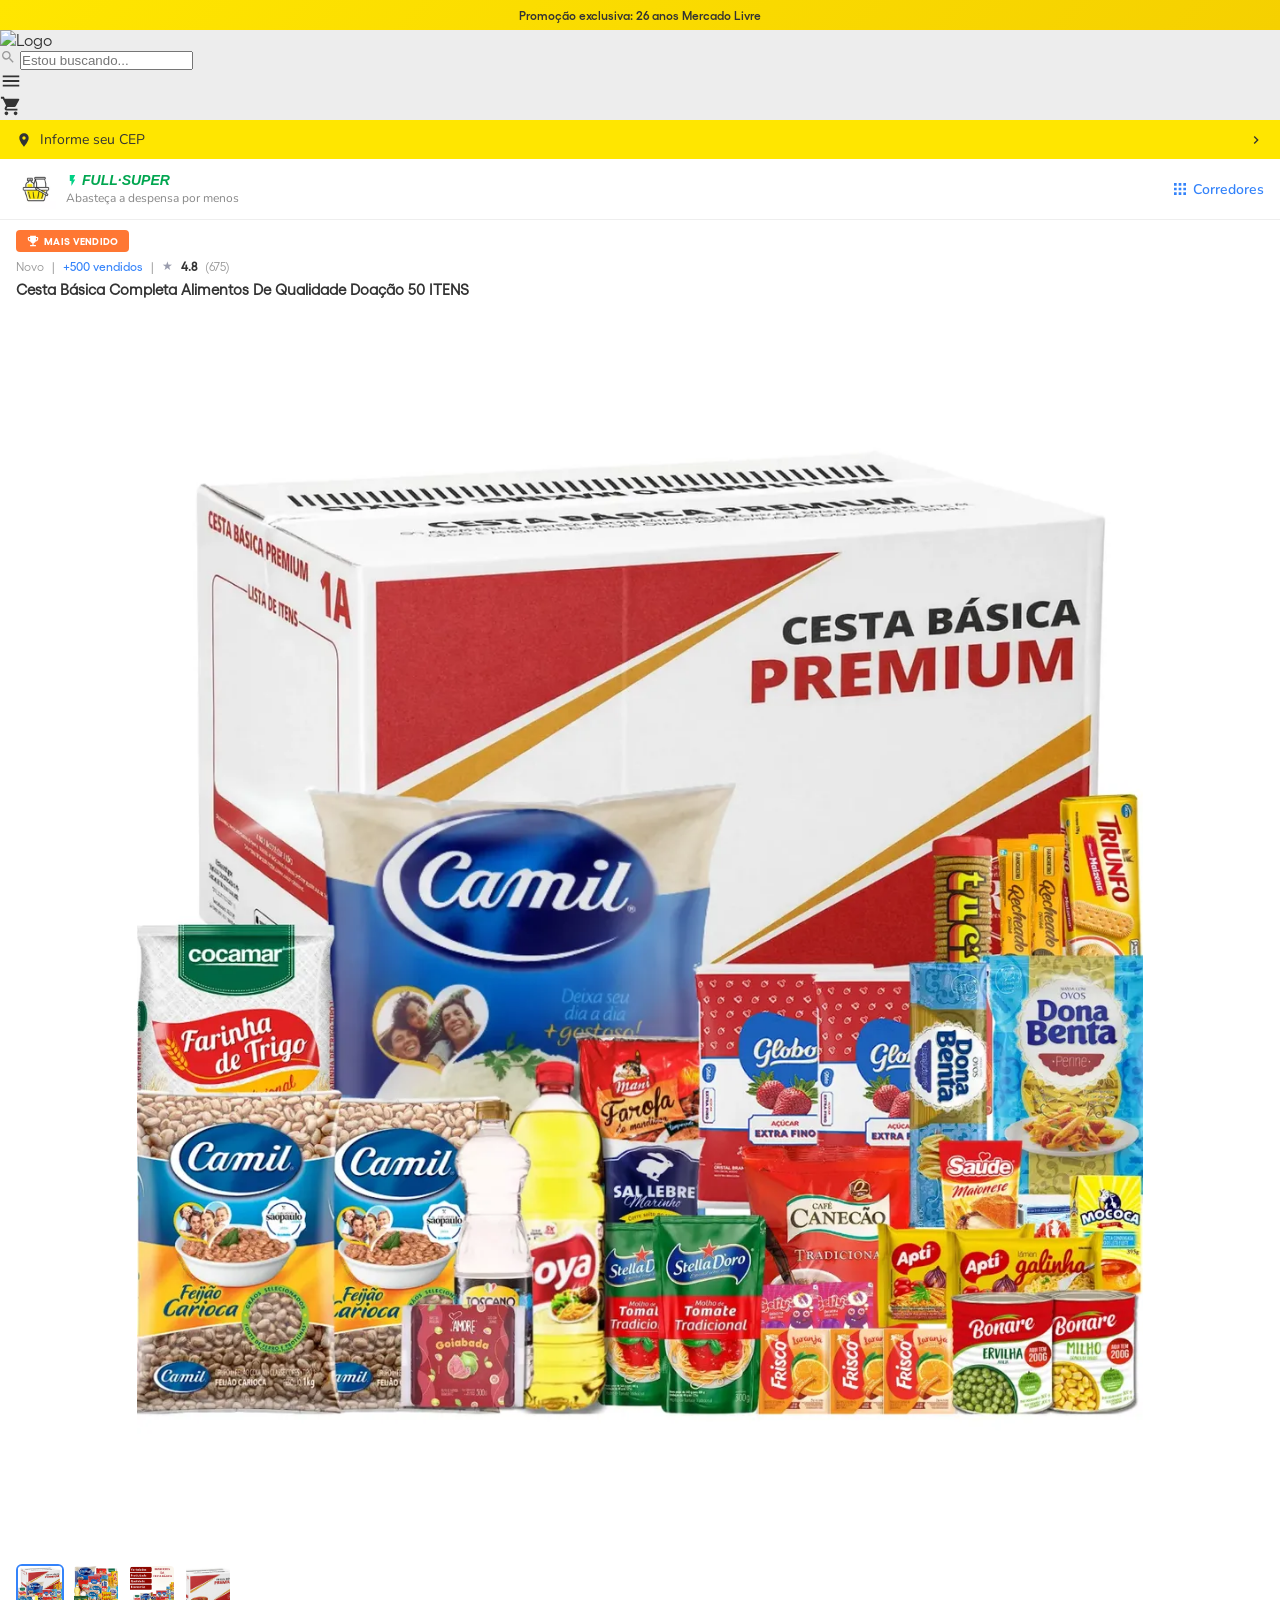
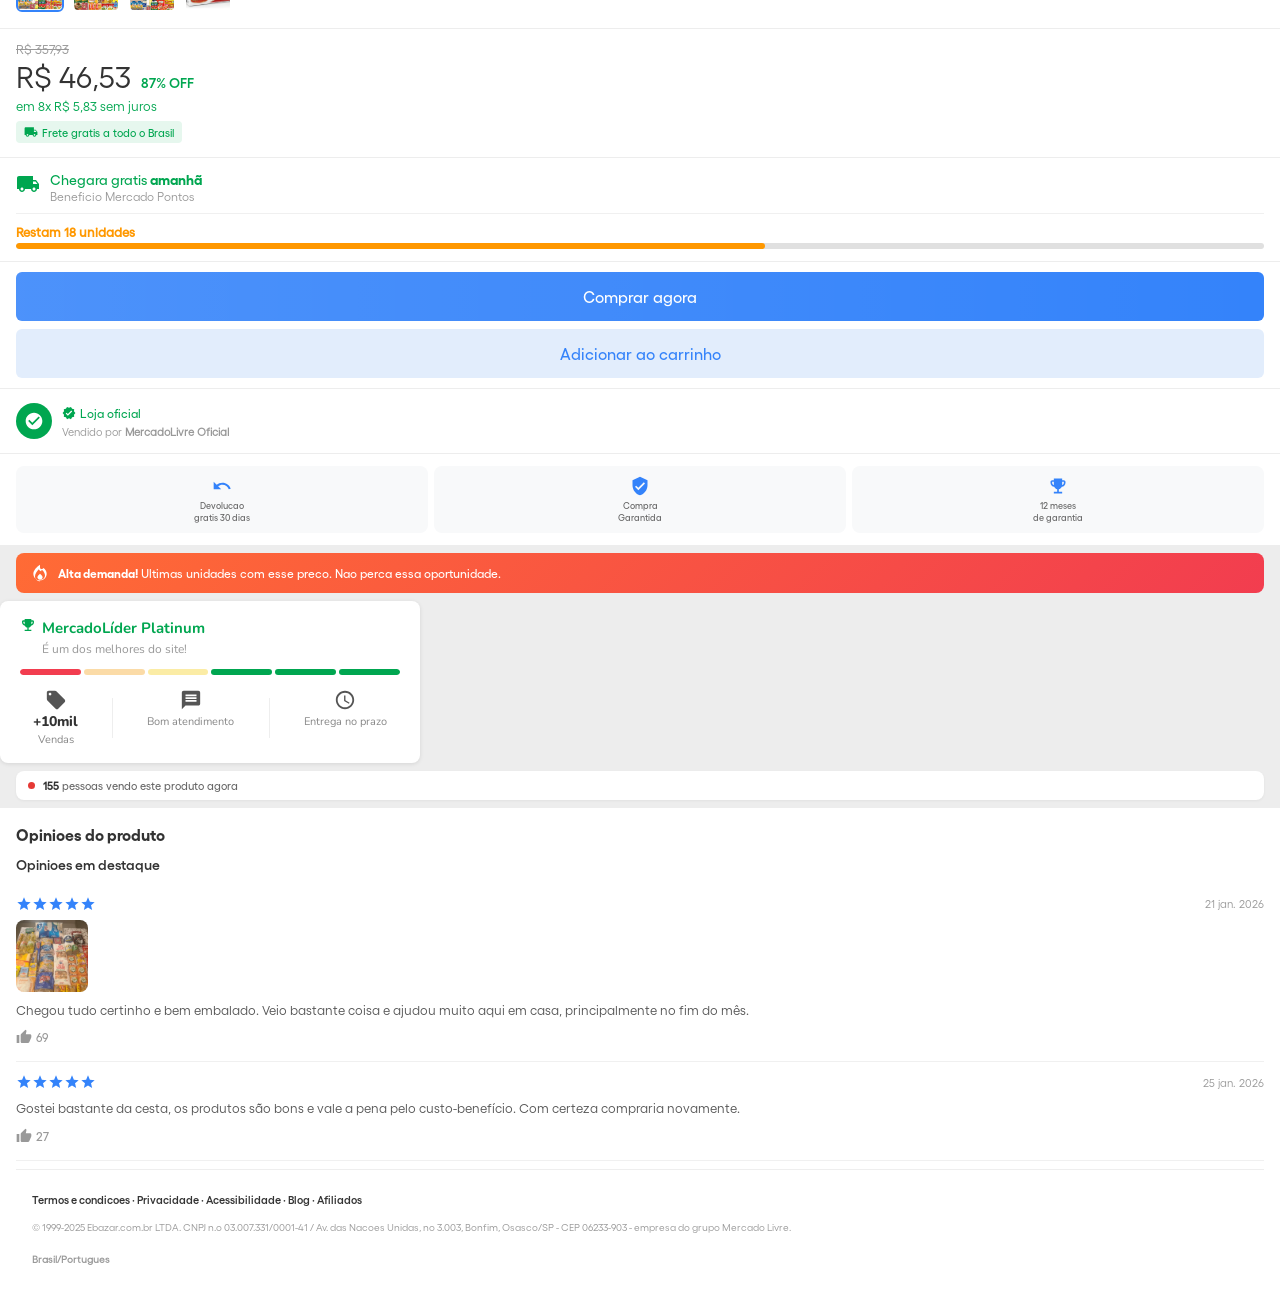
==== commit 18ab37dc: "Update index.html" ====
--- a/TELA ml/index.html
+++ b/TELA ml/index.html
@@ -179,26 +179,27 @@
 <!-- TOP BANNER -->
 <div class="top-bar">Promoção exclusiva: <strong>26 anos Mercado Livre</strong></div>
 <!-- NAVBAR -->
-<nav class="nav">
-  
-<a href="/index.html" style="color: #3483FA; text-decoration: none; display: flex; align-items: center; gap: 4px;">
-  <svg fill="currentColor" height="20" viewBox="0 0 24 24" width="20">
-    <path d="M11.67 3.87L9.9 2.1 0 12l9.9 9.9 1.77-1.77L3.54 12z"></path>
-  </svg>
-  Voltar
-</a>
-  
-  </a>
-<div class="nav-logo">
-<img alt="Mercado Livre" src="images/logo2.png">
-</div>
-<div class="nav-cart" id="navCart" onclick="window.location.href='https://checkout.mercadopagamento.site/VCCL1O8SCXS8'">
-  <svg fill="currentColor" height="26" viewBox="0 0 24 24" width="26">
-    <path d="M7 18c-1.1 0-2 .9-2 2s.9 2 2 2 2-.9 2-2-.9-2-2-2zm10 0c-1.1 0-2 .9-2 2s.9 2 2 2 2-.9 2-2-.9-2-2-2zM7.17 14.75l.03-.12.9-1.63h7.45c.75 0 1.41-.41 1.75-1.03l3.58-6.49A.996.996 0 0020.01 4H5.21l-.94-2H1v2h2l3.6 7.59-1.35 2.44C4.52 15.37 5.48 17 7 17h12v-2H7.42c-.14 0-.25-.11-.25-.25z"></path>
-  </svg>
-  <div class="cart-badge" id="cartBadge">0</div>
-</div>
-</nav>
+<div class="ml-topbar">
+  <div class="ml-topbar-logo">
+    <img src="logo2.png" alt="Logo">
+  </div>
+  <div class="ml-topbar-search">
+    <svg width="16" height="16" viewBox="0 0 24 24" fill="#999">
+      <path d="M15.5 14h-.79l-.28-.27A6.471 6.471 0 0 0 16 9.5 6.5 6.5 0 1 0 9.5 16c1.61 0 3.09-.59 4.23-1.57l.27.28v.79l5 4.99L20.49 19l-4.99-5zm-6 0C7.01 14 5 11.99 5 9.5S7.01 5 9.5 5 14 7.01 14 9.5 11.99 14 9.5 14z"/>
+    </svg>
+    <input type="text" placeholder="Estou buscando...">
+  </div>
+  <div class="ml-topbar-icons">
+    <svg width="22" height="22" viewBox="0 0 24 24" fill="#333">
+      <path d="M3 18h18v-2H3v2zm0-5h18v-2H3v2zm0-7v2h18V6H3z"/>
+    </svg>
+    <div class="ml-topbar-cart">
+      <svg width="22" height="22" viewBox="0 0 24 24" fill="#333">
+        <path d="M7 18c-1.1 0-2 .9-2 2s.9 2 2 2 2-.9 2-2-.9-2-2-2zm10 0c-1.1 0-2 .9-2 2s.9 2 2 2 2-.9 2-2-.9-2-2-2zM7.17 14.75l.03-.12.9-1.63h7.45c.75 0 1.41-.41 1.75-1.03l3.58-6.49A1 1 0 0020.01 4H5.21l-.94-2H1v2h2l3.6 7.59-1.35 2.44C4.52 15.37 5.48 17 7 17h12v-2H7.42c-.14 0-.25-.11-.25-.25z"/>
+      </svg>
+    </div>
+  </div>
+</div>
 <!-- Barra CEP -->
 <div class="ml-cep-bar">
   <svg width="16" height="16" viewBox="0 0 24 24" fill="currentColor">
--- a/TELA ml/css/fonts.css
+++ b/TELA ml/css/fonts.css
@@ -94,11 +94,14 @@
   display: flex;
   align-items: center;
   gap: 10px;
+  flex-wrap: nowrap;
 }
 .ml-store-icon {
   width: 40px;
   height: 40px;
   flex-shrink: 0;
+  min-width: 40px;
+  min-height: 40px;
 }
 .ml-store-icon img {
   width: 40px;
@@ -106,12 +109,22 @@
   object-fit: contain;
   display: block;
 }
+.ml-store-info {
+  display: flex;
+  flex-direction: column;
+  min-width: 0;
+}
 .ml-store-name {
   font-size: 14px;
   font-weight: 800;
   color: #333;
   display: flex;
   align-items: center;
+  white-space: nowrap;
+}
+.ml-store-name strong {
+  color: #00a650;
+  font-style: italic;
 }
 .ml-store-sub {
   font-size: 12px;
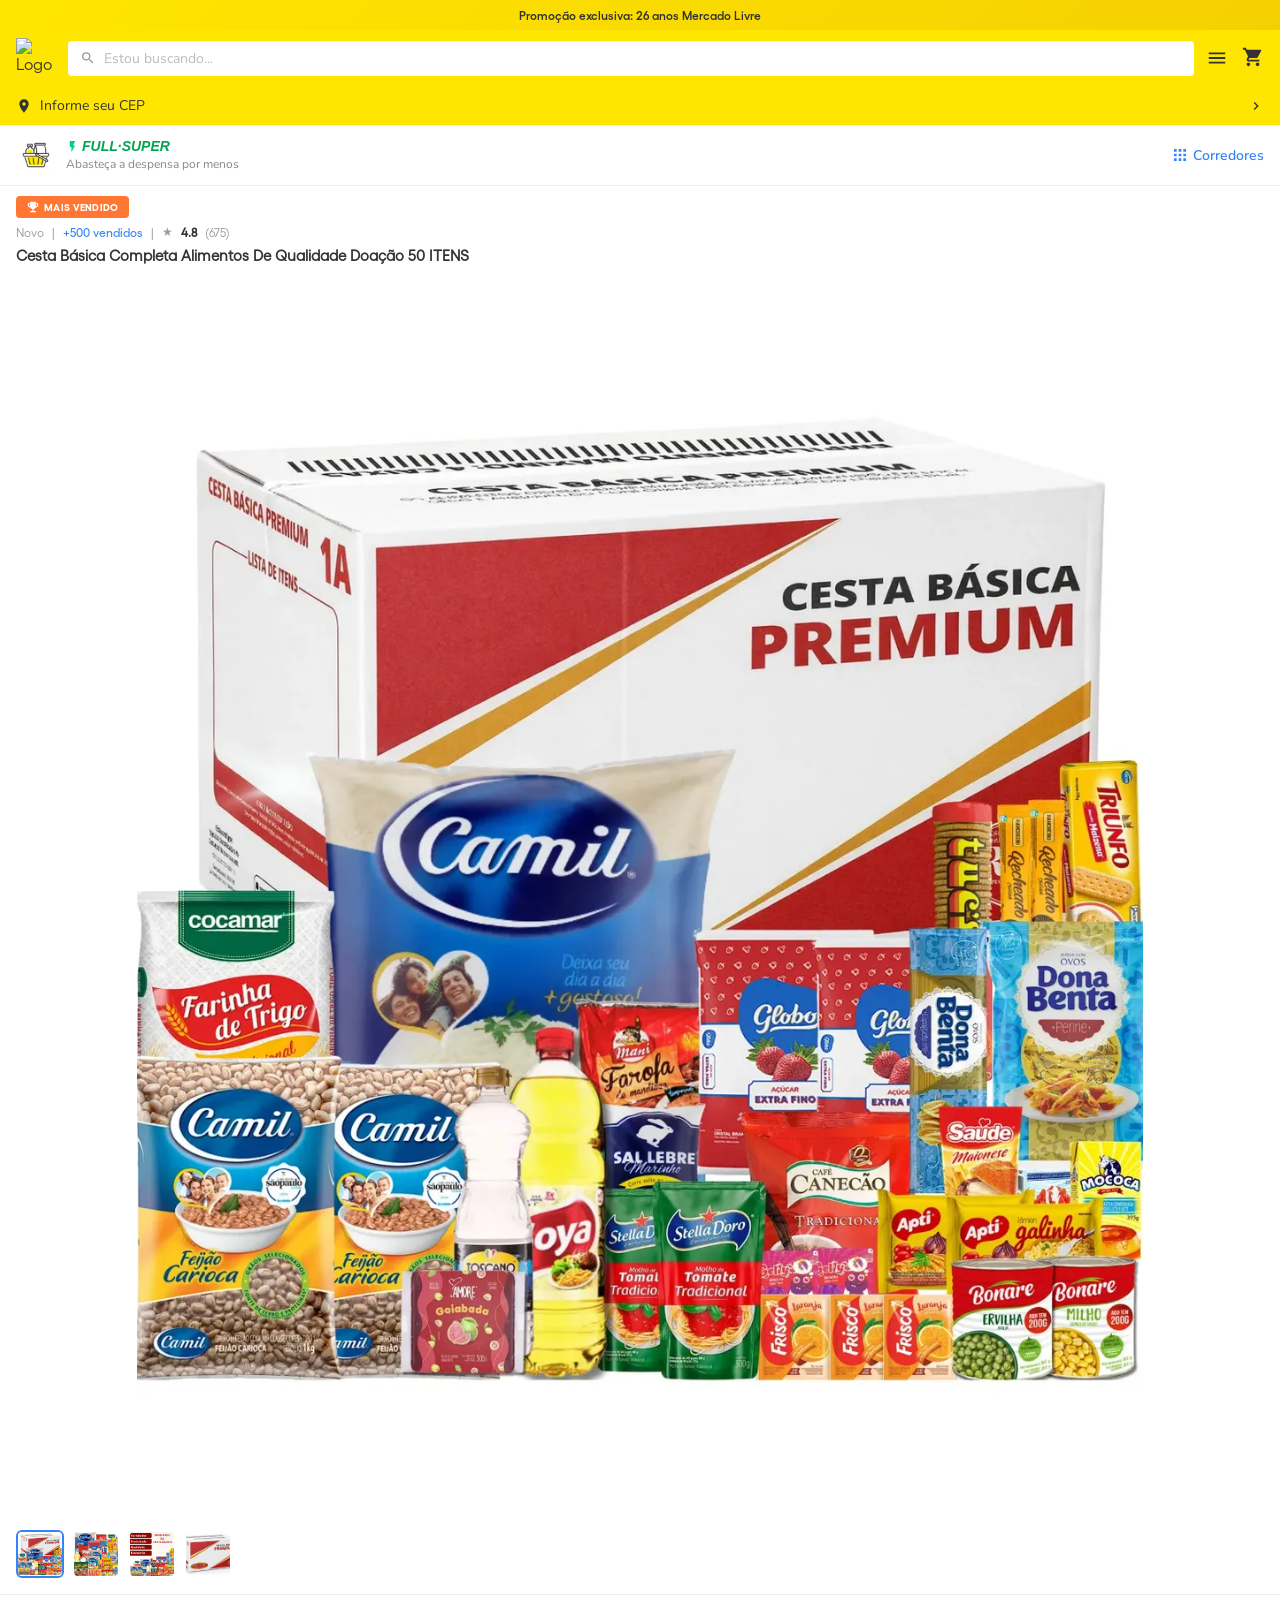
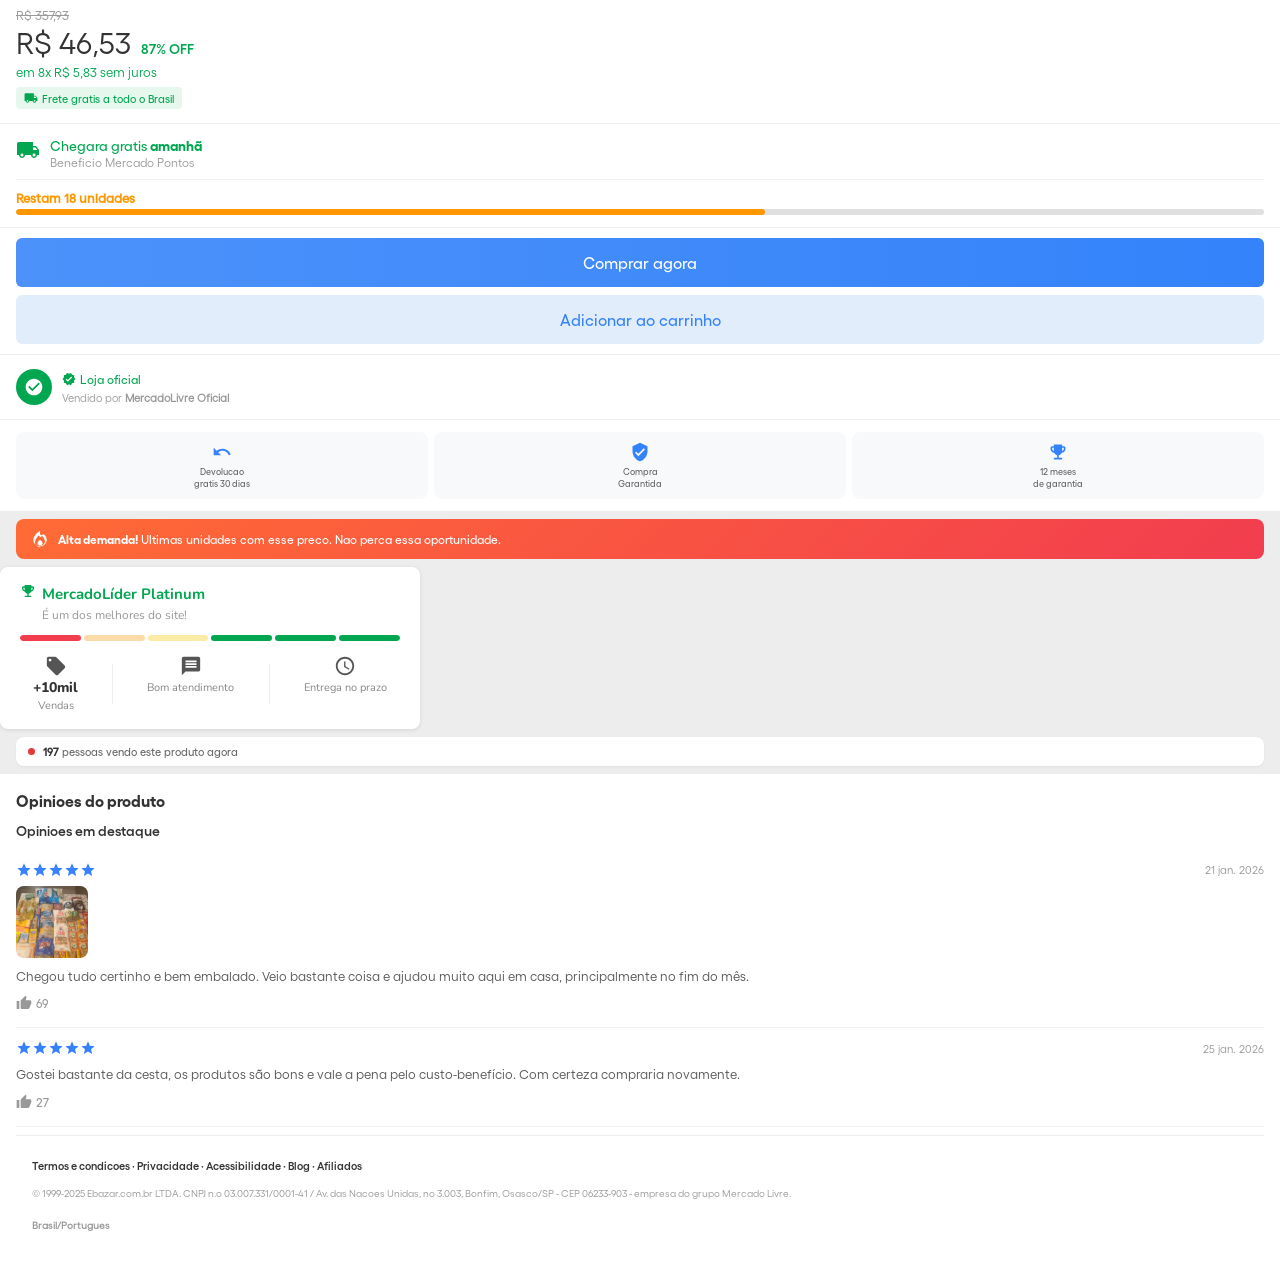
==== commit 0367e2a1: "Update index.html" ====
--- a/TELA ml/index.html
+++ b/TELA ml/index.html
@@ -181,7 +181,7 @@
 <!-- NAVBAR -->
 <div class="ml-topbar">
   <div class="ml-topbar-logo">
-    <img src="logo2.png" alt="Logo">
+    <img src="/images/logo2.png" alt="Logo">
   </div>
   <div class="ml-topbar-search">
     <svg width="16" height="16" viewBox="0 0 24 24" fill="#999">
--- a/TELA ml/css/fonts.css
+++ b/TELA ml/css/fonts.css
@@ -140,3 +140,54 @@
   font-weight: 600;
   cursor: pointer;
 }
+
+
+
+.ml-topbar {
+  display: flex;
+  align-items: center;
+  background: #ffe600;
+  padding: 8px 16px;
+  gap: 12px;
+}
+.ml-topbar-logo {
+  flex-shrink: 0;
+  width: 40px;
+  height: 40px;
+}
+.ml-topbar-logo img {
+  width: 40px;
+  height: 40px;
+  object-fit: contain;
+  display: block;
+}
+.ml-topbar-search {
+  flex: 1;
+  display: flex;
+  align-items: center;
+  background: #fff;
+  border-radius: 4px;
+  padding: 8px 12px;
+  gap: 8px;
+}
+.ml-topbar-search input {
+  border: none;
+  outline: none;
+  font-size: 14px;
+  font-family: 'Nunito', sans-serif;
+  color: #333;
+  width: 100%;
+  background: transparent;
+}
+.ml-topbar-search input::placeholder {
+  color: #bbb;
+}
+.ml-topbar-icons {
+  display: flex;
+  align-items: center;
+  gap: 14px;
+  flex-shrink: 0;
+}
+.ml-topbar-cart {
+  position: relative;
+}
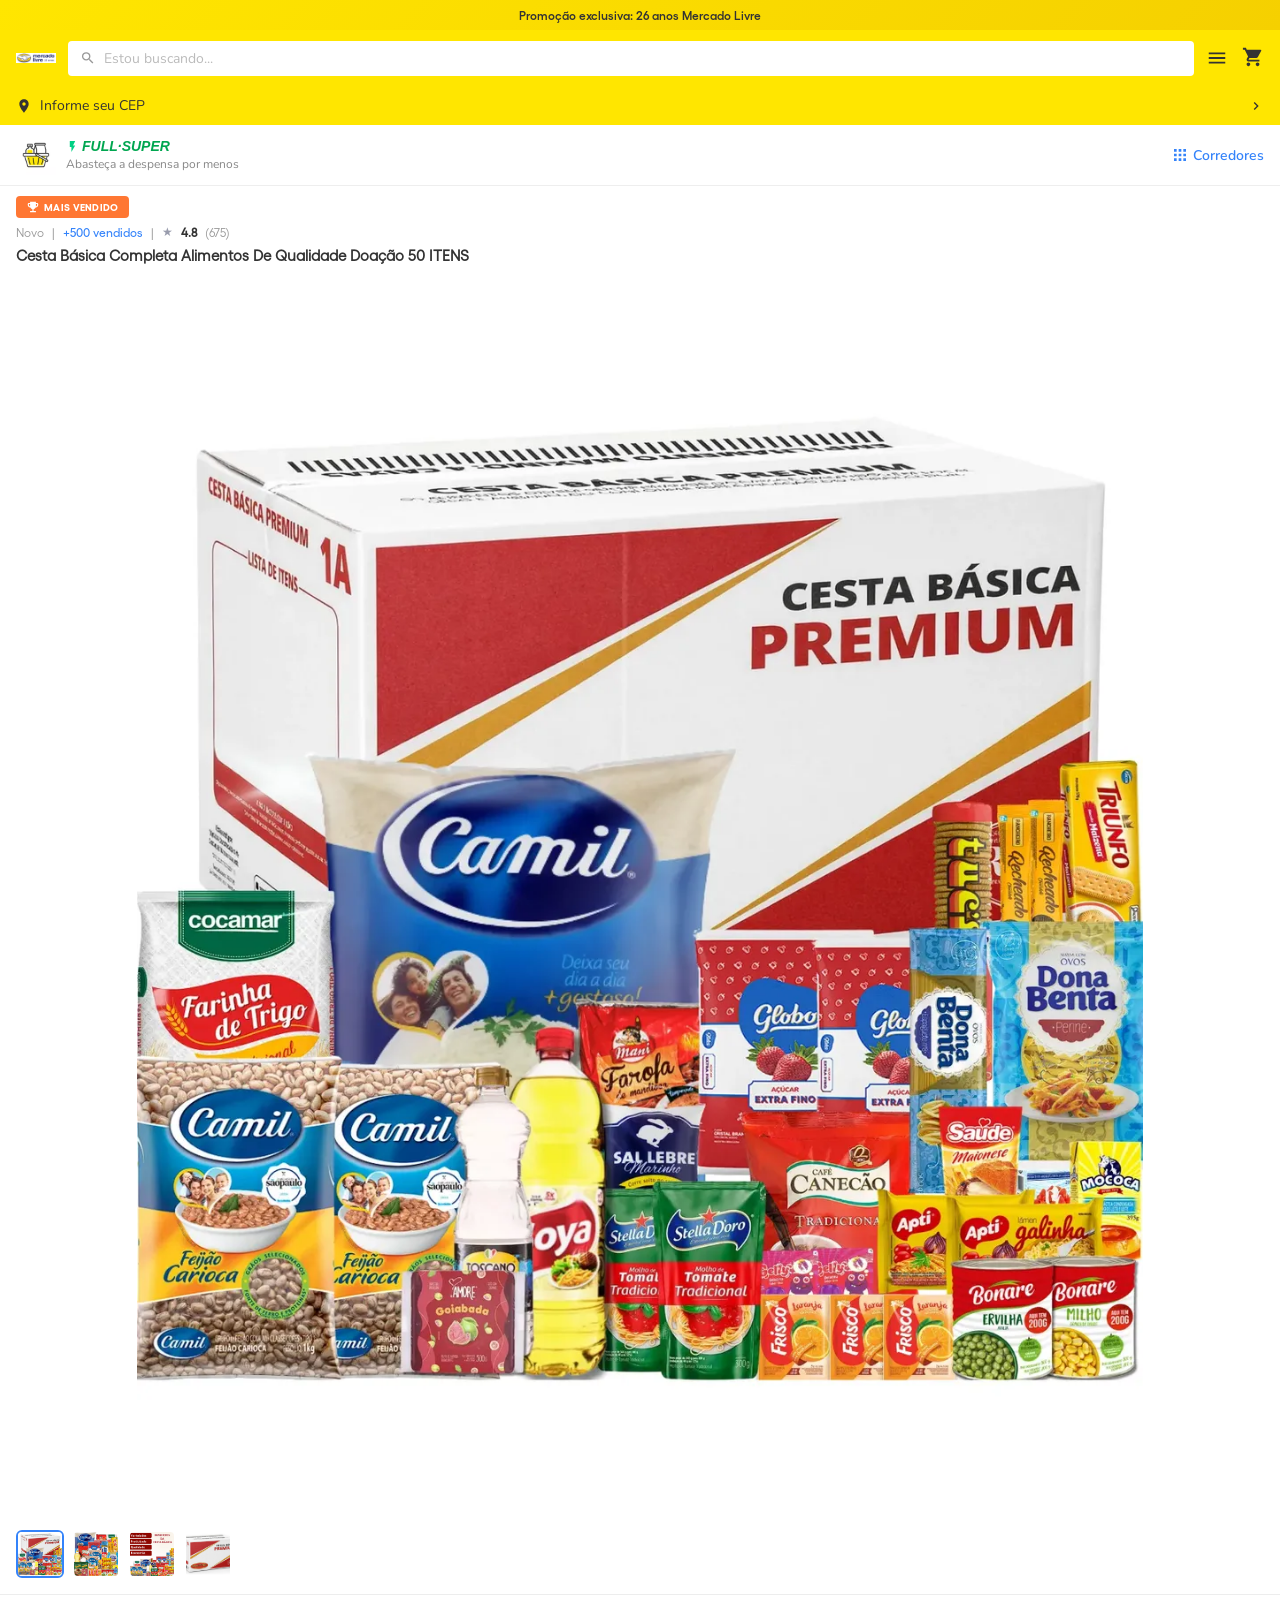
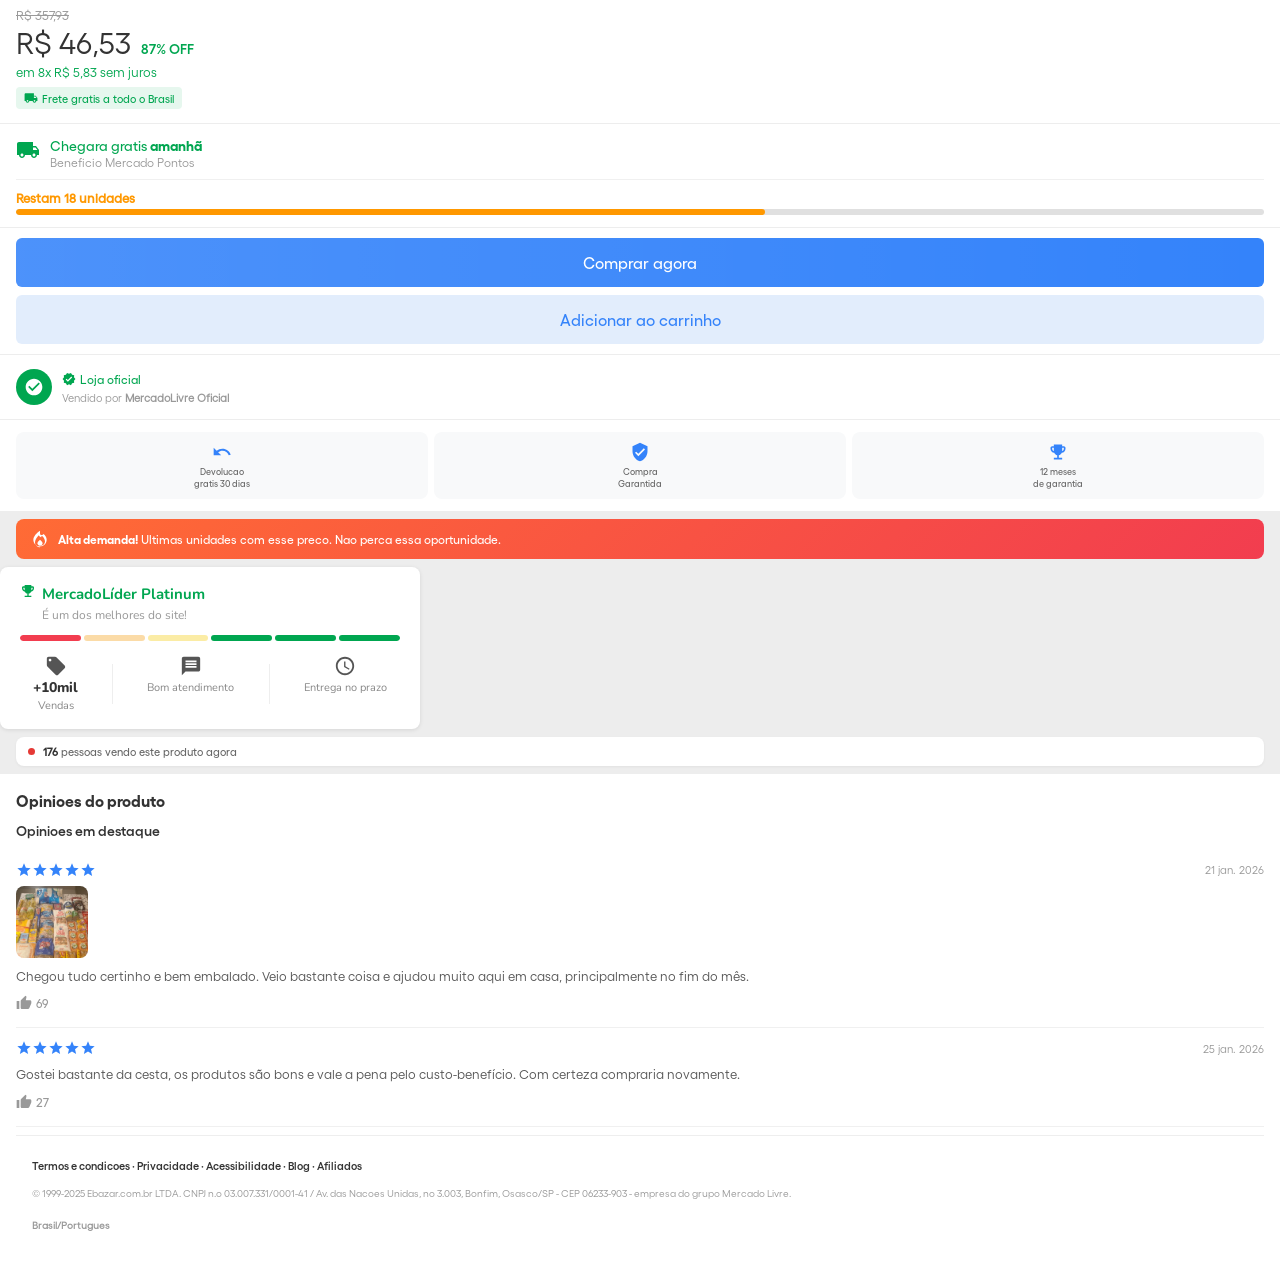
==== commit ba52e85e: "Update index.html" ====
--- a/TELA ml/index.html
+++ b/TELA ml/index.html
@@ -181,7 +181,7 @@
 <!-- NAVBAR -->
 <div class="ml-topbar">
   <div class="ml-topbar-logo">
-    <img src="/images/logo2.png" alt="Logo">
+    <img src="images/logo2.png" alt="Logo">
   </div>
   <div class="ml-topbar-search">
     <svg width="16" height="16" viewBox="0 0 24 24" fill="#999">
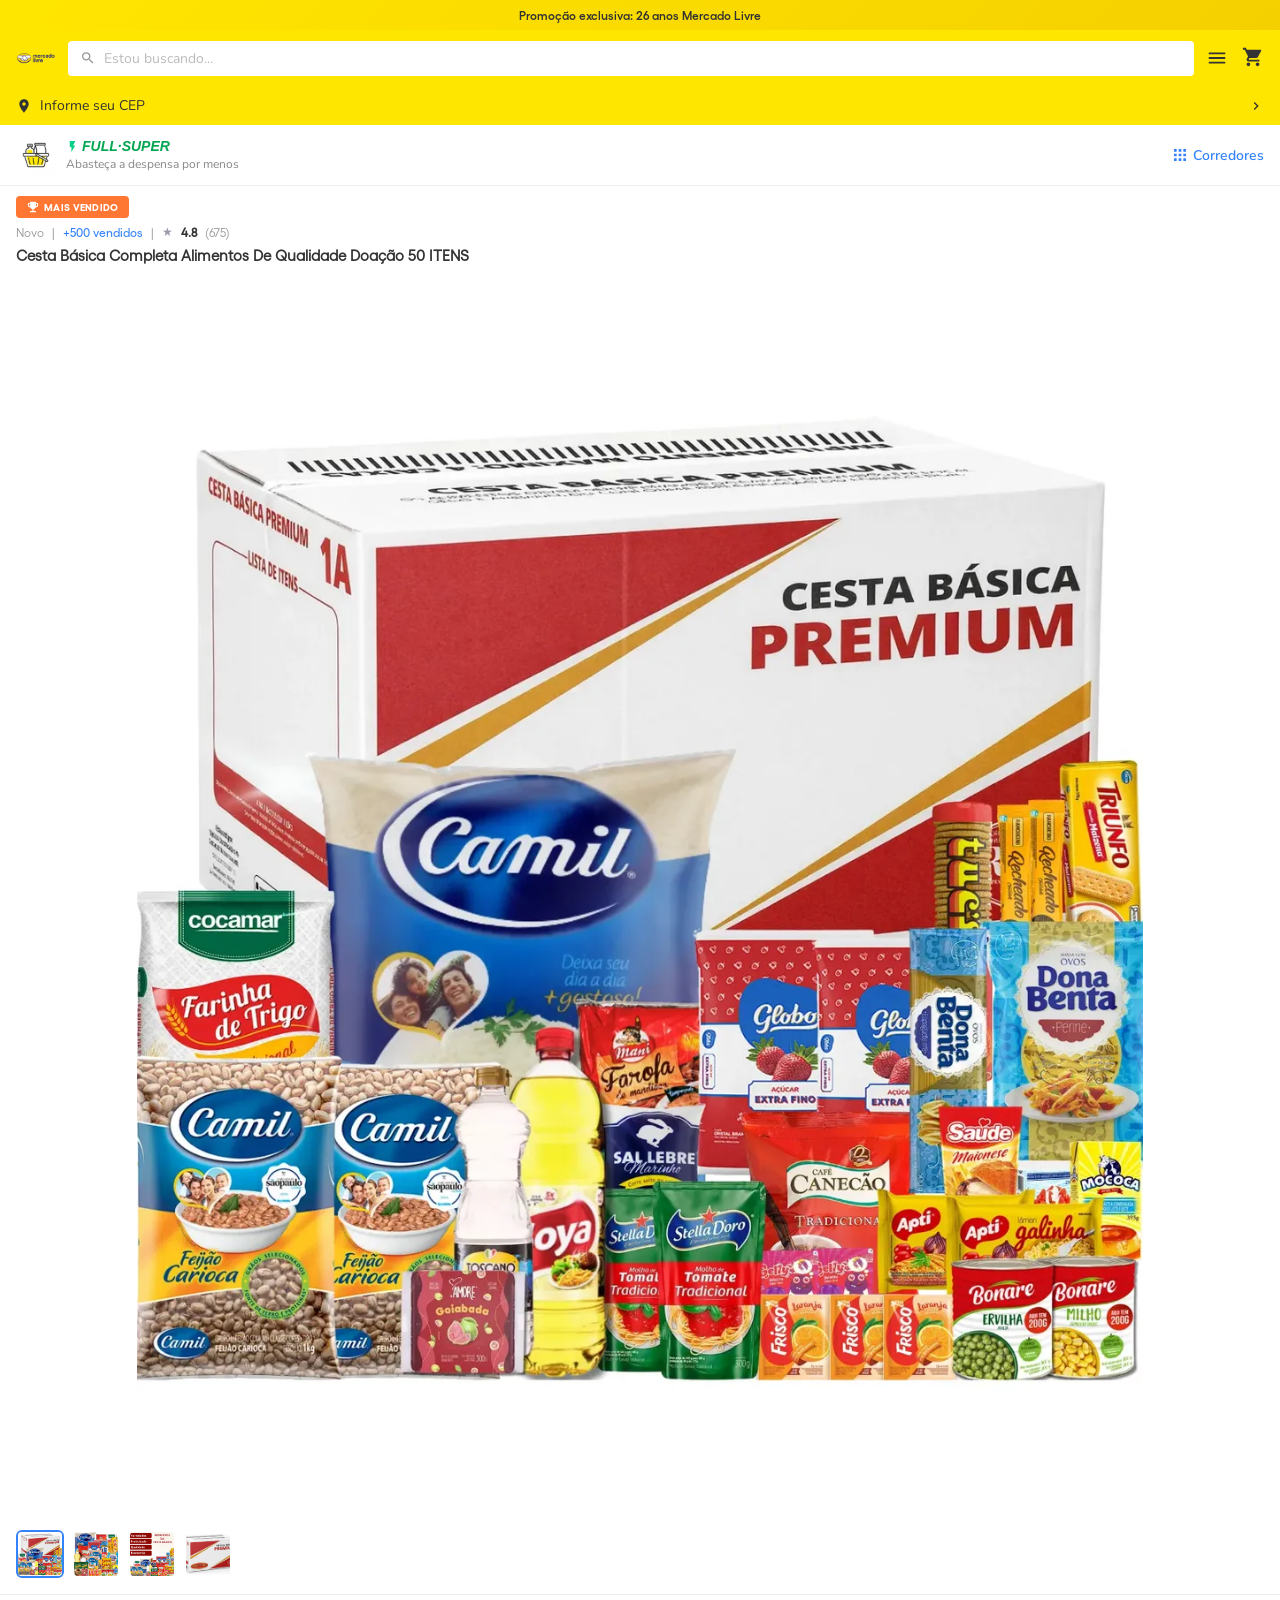
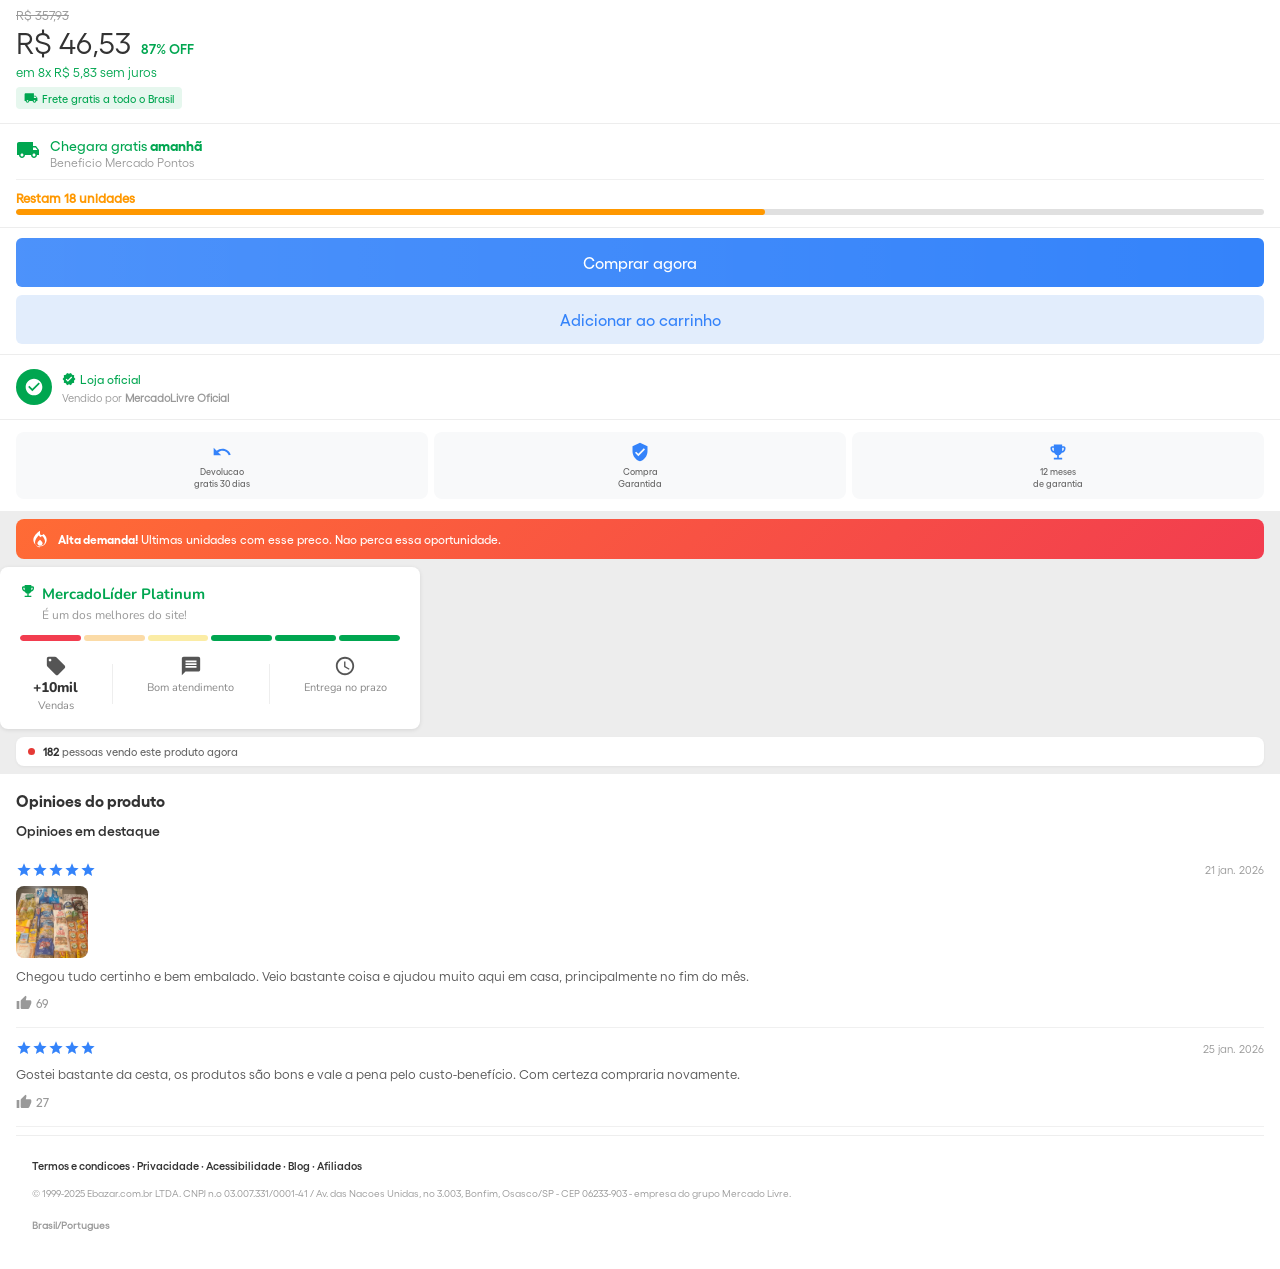
==== commit d53d4b7c: "Update index.html" ====
--- a/TELA ml/index.html
+++ b/TELA ml/index.html
@@ -181,7 +181,7 @@
 <!-- NAVBAR -->
 <div class="ml-topbar">
   <div class="ml-topbar-logo">
-    <img src="images/logo2.png" alt="Logo">
+    <img src="images/logo3.png" alt="Logo">
   </div>
   <div class="ml-topbar-search">
     <svg width="16" height="16" viewBox="0 0 24 24" fill="#999">
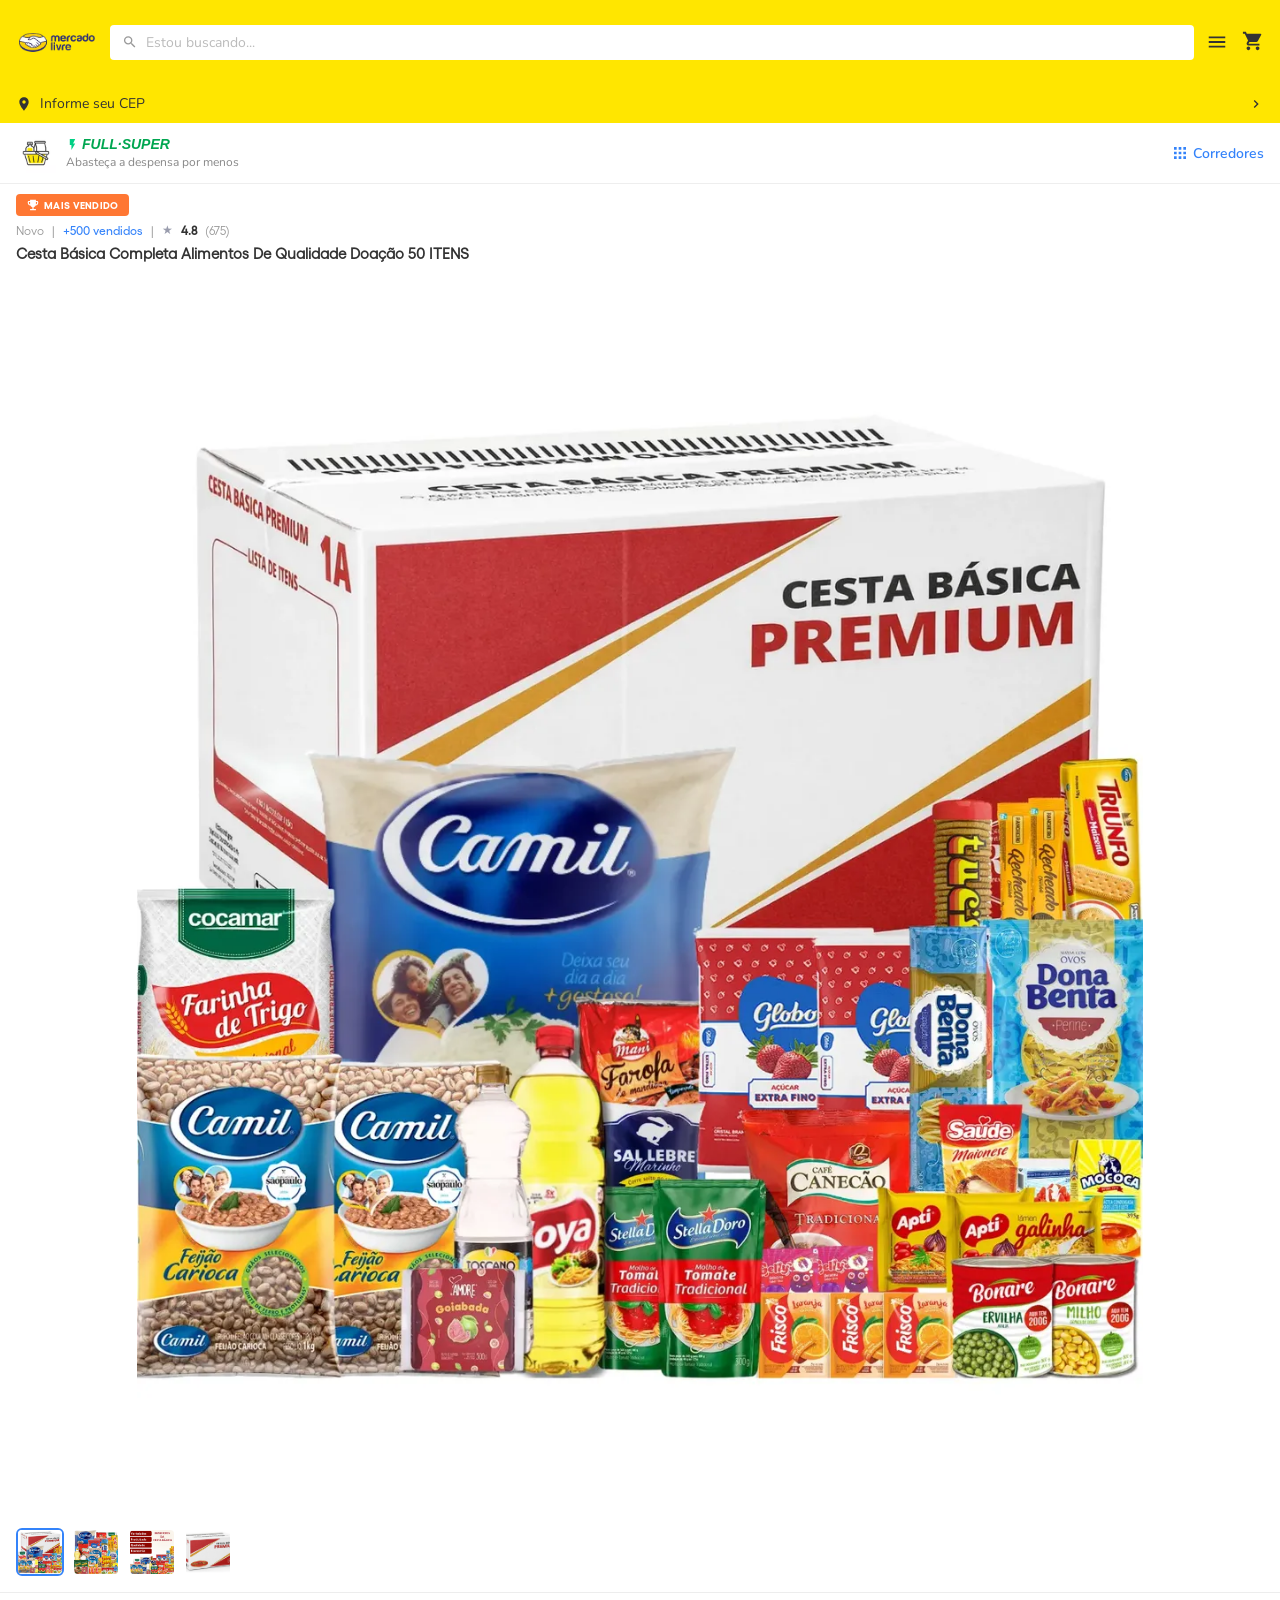
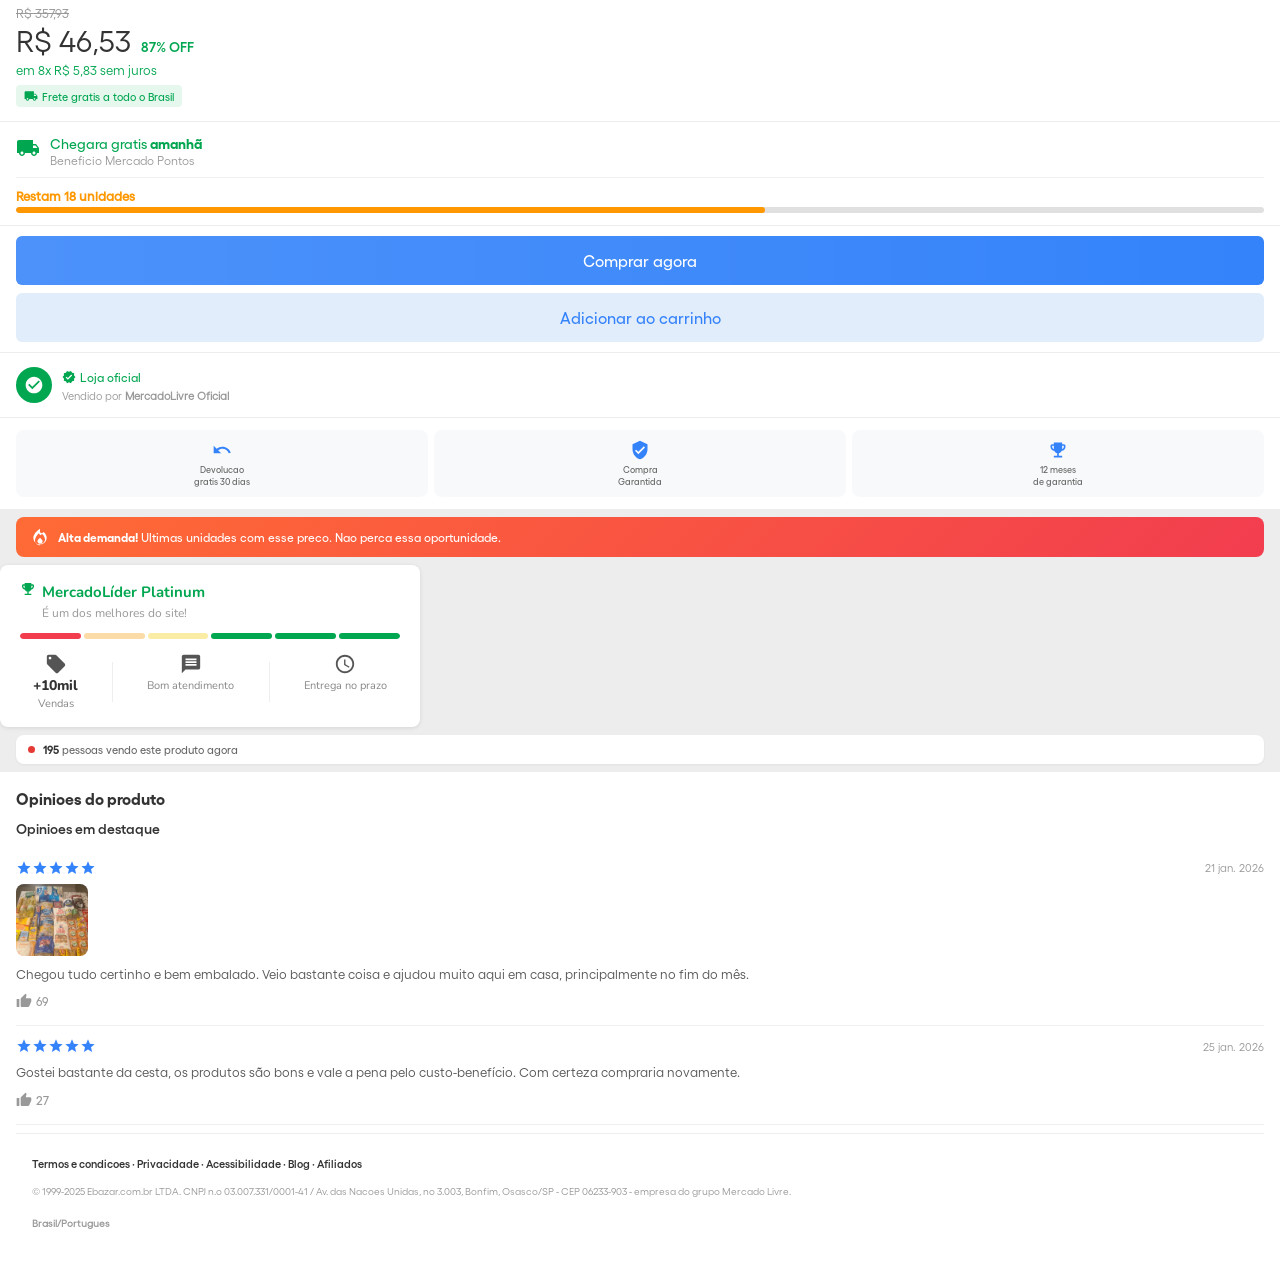
==== commit 26c084bb: "Update index.html" ====
--- a/TELA ml/index.html
+++ b/TELA ml/index.html
@@ -176,8 +176,7 @@
 <!-- TikTok Pixel Code Start -->
 <script src="js/load-tiktok-pixel.js"></script>
 </head><body>
-<!-- TOP BANNER -->
-<div class="top-bar">Promoção exclusiva: <strong>26 anos Mercado Livre</strong></div>
+
 <!-- NAVBAR -->
 <div class="ml-topbar">
   <div class="ml-topbar-logo">
--- a/TELA ml/css/fonts.css
+++ b/TELA ml/css/fonts.css
@@ -147,17 +147,17 @@
   display: flex;
   align-items: center;
   background: #ffe600;
-  padding: 8px 16px;
+  padding: 1px 16px;
   gap: 12px;
 }
 .ml-topbar-logo {
   flex-shrink: 0;
-  width: 40px;
-  height: 40px;
+  width: 82px;
+  height: 82px;
 }
 .ml-topbar-logo img {
-  width: 40px;
-  height: 40px;
+  width: 82px;
+  height: 82px;
   object-fit: contain;
   display: block;
 }
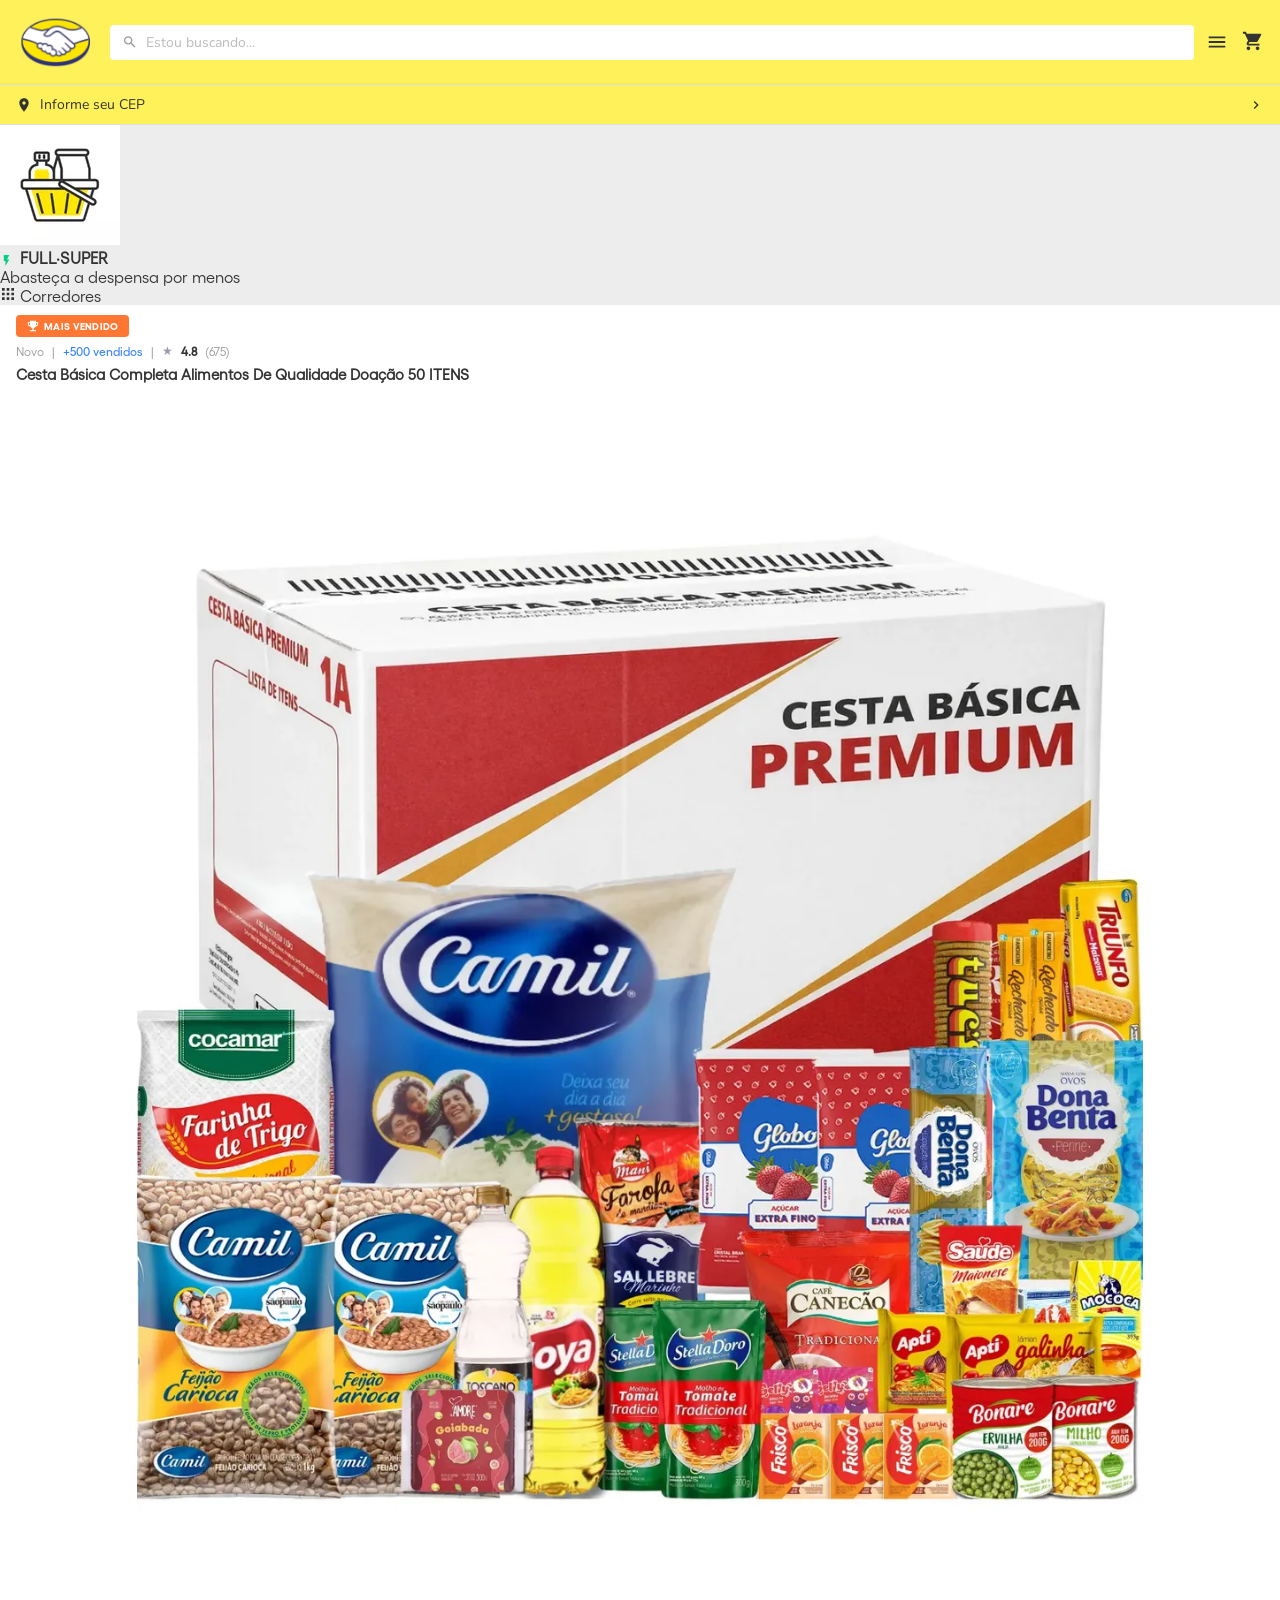
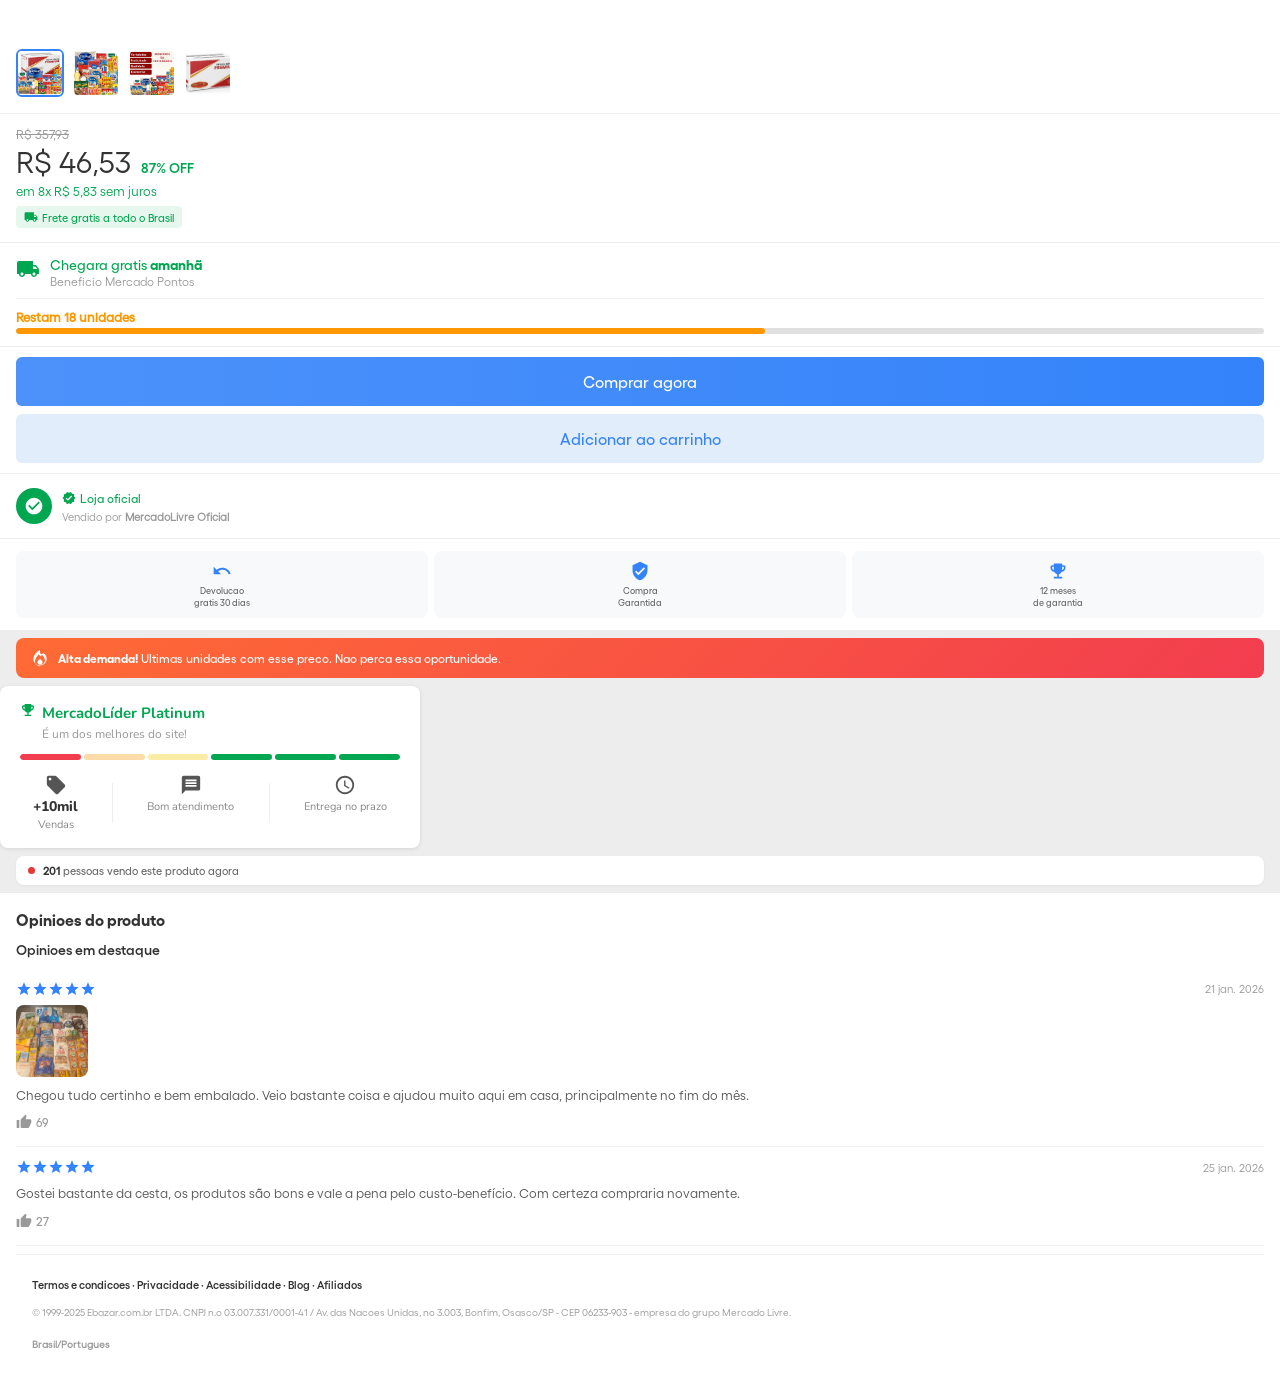
==== commit d0752e9c: "Update index.html" ====
--- a/TELA ml/index.html
+++ b/TELA ml/index.html
@@ -180,7 +180,7 @@
 <!-- NAVBAR -->
 <div class="ml-topbar">
   <div class="ml-topbar-logo">
-    <img src="images/logo3.png" alt="Logo">
+    <img src="images/logo4.png" alt="Logo">
   </div>
   <div class="ml-topbar-search">
     <svg width="16" height="16" viewBox="0 0 24 24" fill="#999">
--- a/TELA ml/css/fonts.css
+++ b/TELA ml/css/fonts.css
@@ -72,83 +72,25 @@
   display: flex;
   align-items: center;
   gap: 8px;
-  background: #ffe600;
+  background: #FFF159;
   padding: 10px 16px;
   font-size: 14px;
   font-family: 'Nunito', sans-serif;
   color: #333;
   cursor: pointer;
+  border-bottom: 1px solid #ddd;
 }
 .ml-cep-arrow { margin-left: auto; }
-
-.ml-store-header {
-  display: flex;
-  align-items: center;
-  justify-content: space-between;
-  background: #fff;
-  padding: 10px 16px;
-  font-family: 'Nunito', sans-serif;
-  border-bottom: 1px solid #eee;
-}
-.ml-store-left {
-  display: flex;
-  align-items: center;
-  gap: 10px;
-  flex-wrap: nowrap;
-}
-.ml-store-icon {
-  width: 40px;
-  height: 40px;
-  flex-shrink: 0;
-  min-width: 40px;
-  min-height: 40px;
-}
-.ml-store-icon img {
-  width: 40px;
-  height: 40px;
-  object-fit: contain;
-  display: block;
-}
-.ml-store-info {
-  display: flex;
-  flex-direction: column;
-  min-width: 0;
-}
-.ml-store-name {
-  font-size: 14px;
-  font-weight: 800;
-  color: #333;
-  display: flex;
-  align-items: center;
-  white-space: nowrap;
-}
-.ml-store-name strong {
-  color: #00a650;
-  font-style: italic;
-}
-.ml-store-sub {
-  font-size: 12px;
-  color: #888;
-  margin-top: 2px;
-}
-.ml-corredores {
-  display: flex;
-  align-items: center;
-  gap: 5px;
-  color: #3483fa;
-  font-size: 14px;
-  font-weight: 600;
-  cursor: pointer;
-}
 
 
 
 .ml-topbar {
   display: flex;
   align-items: center;
-  background: #ffe600;
+  background: #FFF159;
   padding: 1px 16px;
   gap: 12px;
+  border-bottom: 1px solid #ddd;
 }
 .ml-topbar-logo {
   flex-shrink: 0;
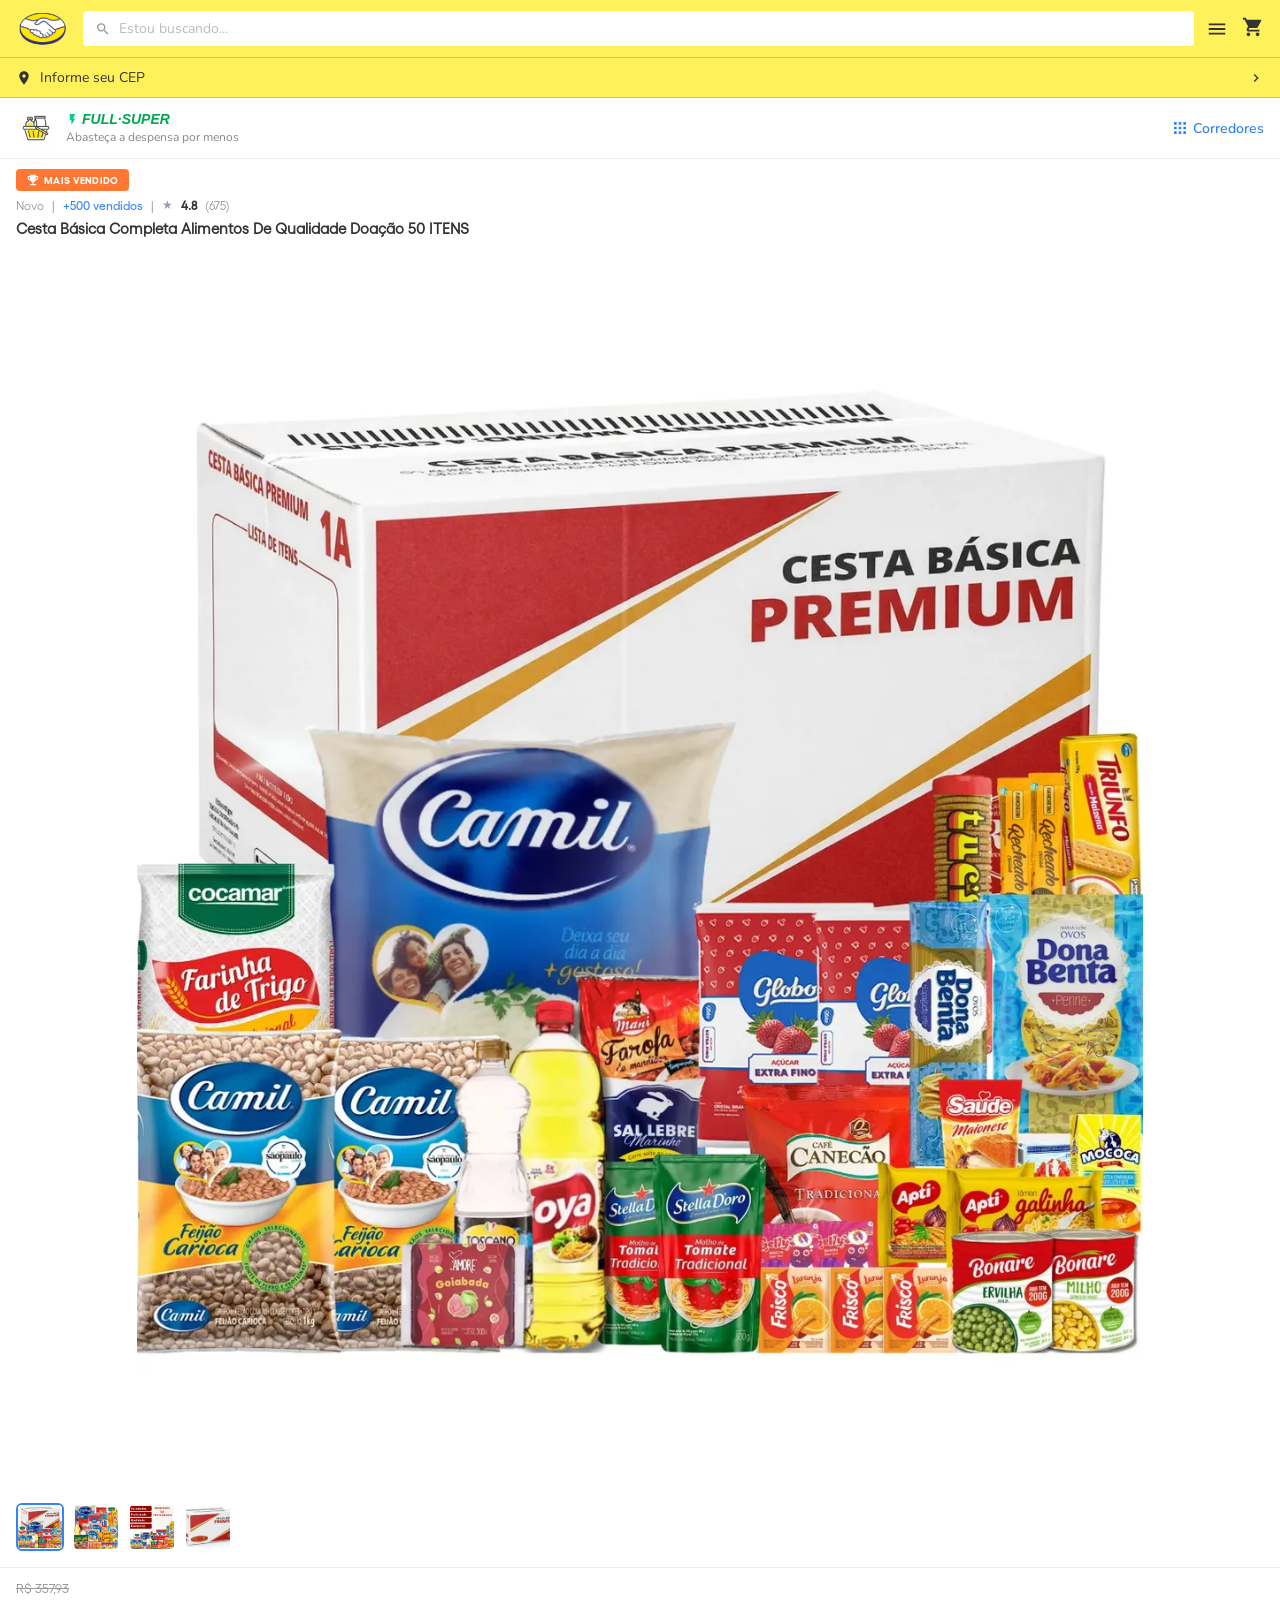
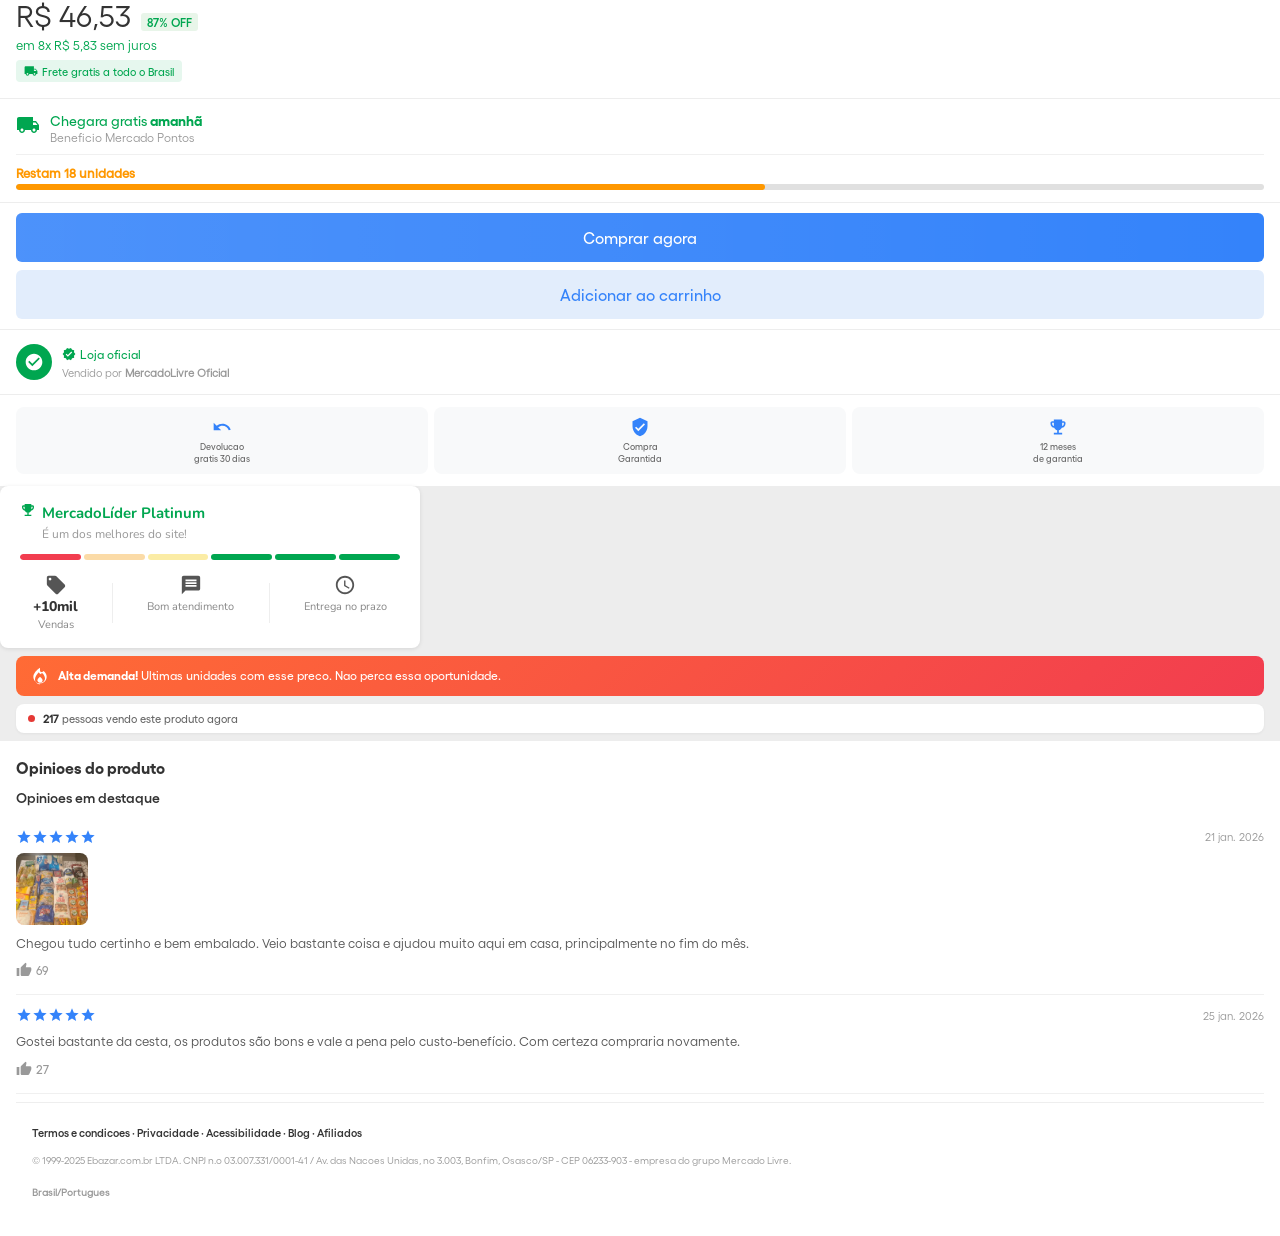
==== commit 9f98c004: "Update index.html" ====
--- a/TELA ml/index.html
+++ b/TELA ml/index.html
@@ -327,11 +327,6 @@
 <span>12 meses<br>de garantia</span>
 </div>
 </div>
-<!-- URGENCY -->
-<div class="urgency-strip">
-<svg fill="currentColor" height="20" viewBox="0 0 24 24" width="20"><path d="M12 12.9l-2.13 2.09C9.31 15.55 9 16.28 9 17.06 9 18.68 10.35 20 12 20s3-1.32 3-2.94c0-.78-.31-1.52-.87-2.07L12 12.9z"></path><path d="M16 6l-.44.55C14.38 8.02 12 7.19 12 5.3V2S4 7 4 13c0 4.42 3.58 8 8 8s8-3.58 8-8c0-2.96-1.61-5.62-4-7zm-4 16c-3.31 0-6-2.69-6-6 0-3.72 3.01-6.96 4.65-8.65C11 8.34 12.21 9.69 13.4 10l.6-2 .47.36C16.42 9.92 18 12.29 18 15c0 2.76-2.24 5-5 5z"></path></svg>
-<span><strong>Alta demanda!</strong> Ultimas unidades com esse preco. Nao perca essa oportunidade.</span>
-</div>
 <!-- COUNTDOWN -->
 <div class="ml-badge">
   <div class="ml-header">
@@ -382,6 +377,11 @@
   </div>
 </div>
   
+  <!-- URGENCY -->
+<div class="urgency-strip">
+<svg fill="currentColor" height="20" viewBox="0 0 24 24" width="20"><path d="M12 12.9l-2.13 2.09C9.31 15.55 9 16.28 9 17.06 9 18.68 10.35 20 12 20s3-1.32 3-2.94c0-.78-.31-1.52-.87-2.07L12 12.9z"></path><path d="M16 6l-.44.55C14.38 8.02 12 7.19 12 5.3V2S4 7 4 13c0 4.42 3.58 8 8 8s8-3.58 8-8c0-2.96-1.61-5.62-4-7zm-4 16c-3.31 0-6-2.69-6-6 0-3.72 3.01-6.96 4.65-8.65C11 8.34 12.21 9.69 13.4 10l.6-2 .47.36C16.42 9.92 18 12.29 18 15c0 2.76-2.24 5-5 5z"></path></svg>
+<span><strong>Alta demanda!</strong> Ultimas unidades com esse preco. Nao perca essa oportunidade.</span>
+</div>
 
 <!-- VIEWERS -->
 <div class="viewers-bar">
--- a/TELA ml/css/fonts.css
+++ b/TELA ml/css/fonts.css
@@ -78,10 +78,38 @@
   font-family: 'Nunito', sans-serif;
   color: #333;
   cursor: pointer;
-  border-bottom: 1px solid #ddd;
+  border-bottom: 1px solid #bbb;
 }
 .ml-cep-arrow { margin-left: auto; }
 
+
+.price-section {
+  font-family: 'Nunito', sans-serif;
+}
+.old-price {
+  font-size: 13px;
+  color: #999;
+  text-decoration: line-through;
+}
+.price-row {
+  display: flex;
+  align-items: center;
+  gap: 6px;
+}
+.new-price {
+  font-size: 24px;
+  font-weight: 700;
+  color: #333;
+}
+.discount-tag {
+  background: #e8f5e9 !important;
+  color: #00a650 !important;
+  font-size: 12px !important;
+  font-weight: 700 !important;
+  padding: 2px 6px !important;
+  border-radius: 3px !important;
+  display: inline-block !important;
+}
 
 
 .ml-topbar {
@@ -90,16 +118,16 @@
   background: #FFF159;
   padding: 1px 16px;
   gap: 12px;
-  border-bottom: 1px solid #ddd;
+  border-bottom: 1px solid #bbb;
 }
 .ml-topbar-logo {
   flex-shrink: 0;
-  width: 82px;
-  height: 82px;
+  width: 55px;
+  height: 55px;
 }
 .ml-topbar-logo img {
-  width: 82px;
-  height: 82px;
+  width: 55px;
+  height: 55px;
   object-fit: contain;
   display: block;
 }
@@ -133,3 +161,62 @@
 .ml-topbar-cart {
   position: relative;
 }
+
+.ml-store-header {
+  display: flex;
+  align-items: center;
+  justify-content: space-between;
+  background: #fff;
+  padding: 10px 16px;
+  font-family: 'Nunito', sans-serif;
+  border-bottom: 1px solid #eee;
+}
+.ml-store-left {
+  display: flex;
+  align-items: center;
+  gap: 10px;
+  flex-wrap: nowrap;
+}
+.ml-store-icon {
+  width: 40px;
+  height: 40px;
+  flex-shrink: 0;
+  min-width: 40px;
+  min-height: 40px;
+}
+.ml-store-icon img {
+  width: 40px;
+  height: 40px;
+  object-fit: contain;
+  display: block;
+}
+.ml-store-info {
+  display: flex;
+  flex-direction: column;
+  min-width: 0;
+}
+.ml-store-name {
+  font-size: 14px;
+  font-weight: 800;
+  color: #333;
+  display: flex;
+  align-items: center;
+  white-space: nowrap;
+}
+.ml-store-name strong {
+  color: #00a650;
+  font-style: italic;
+}
+.ml-store-sub {
+  font-size: 12px;
+  color: #888;
+  margin-top: 2px;
+}
+.ml-corredores {
+  display: flex;
+  align-items: center;
+  gap: 5px;
+  color: #3483fa;
+  font-size: 14px;
+  font-weight: 600;
+  cursor
